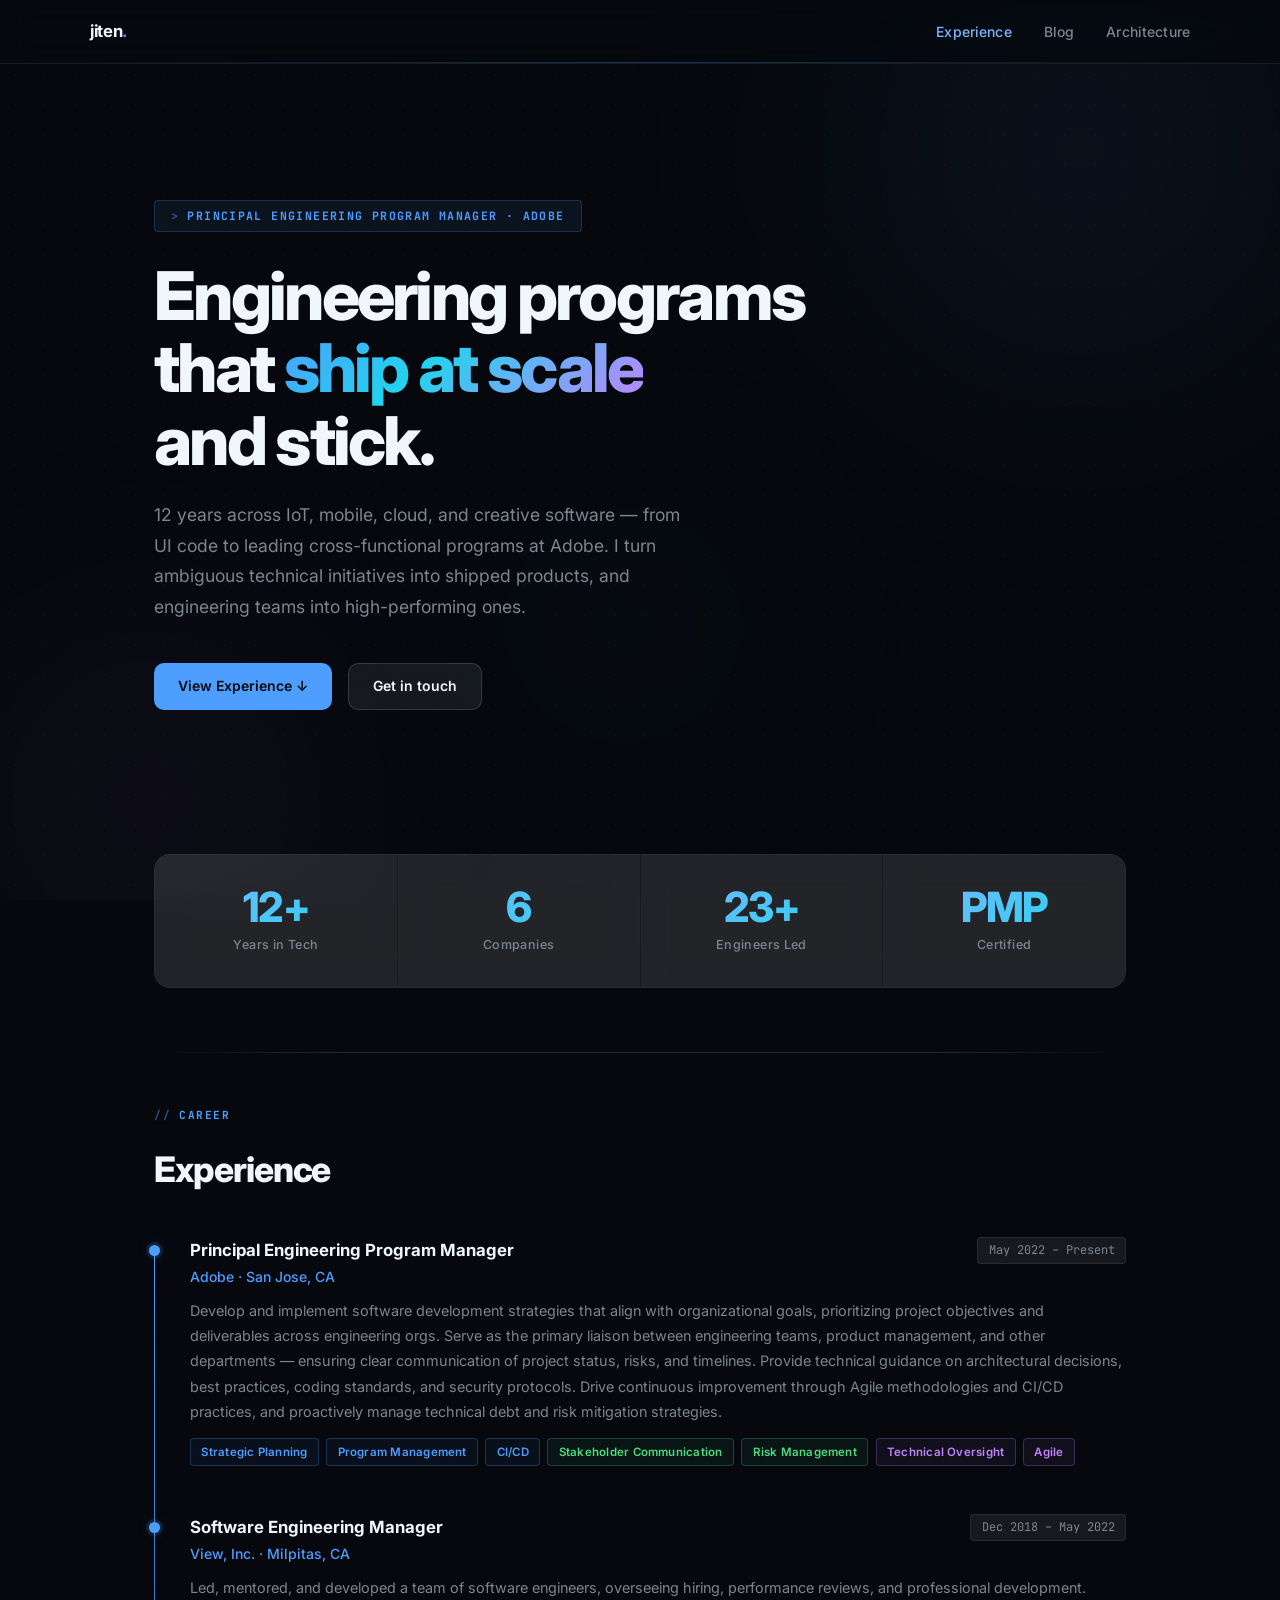
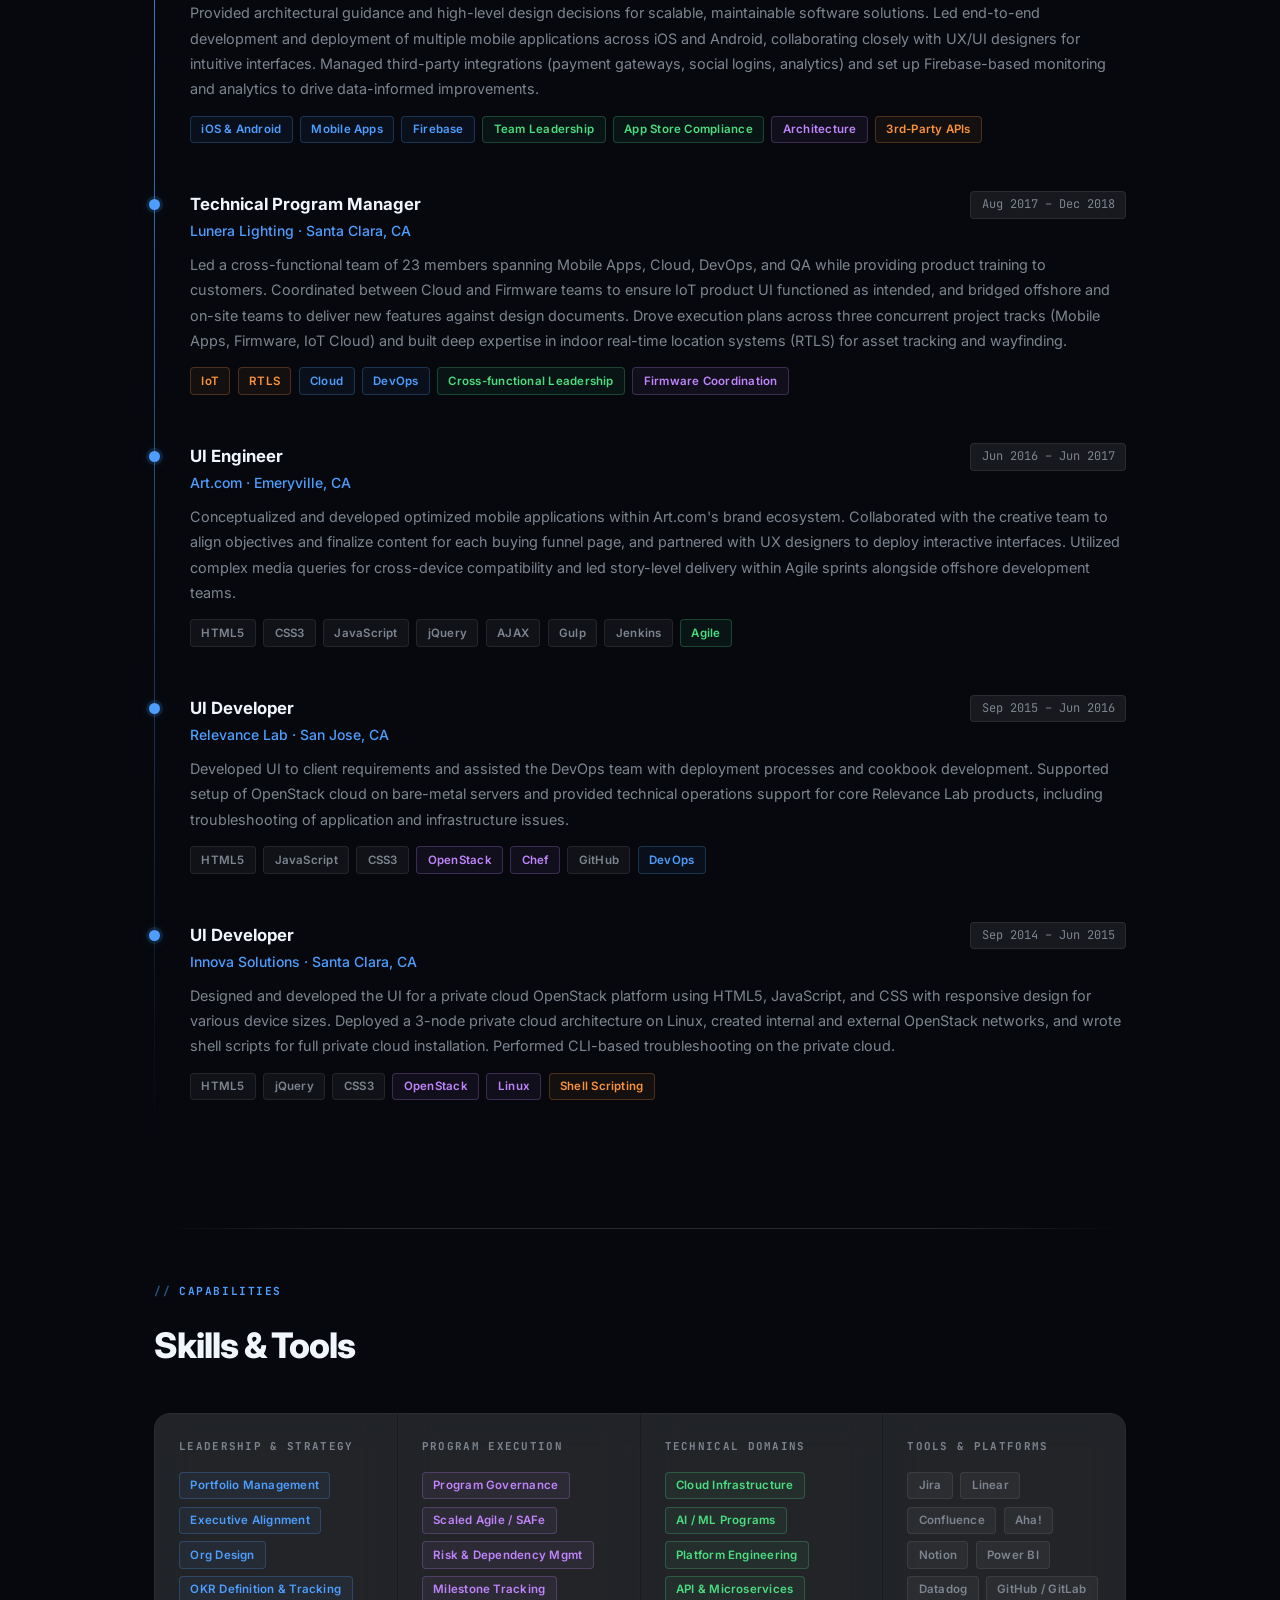
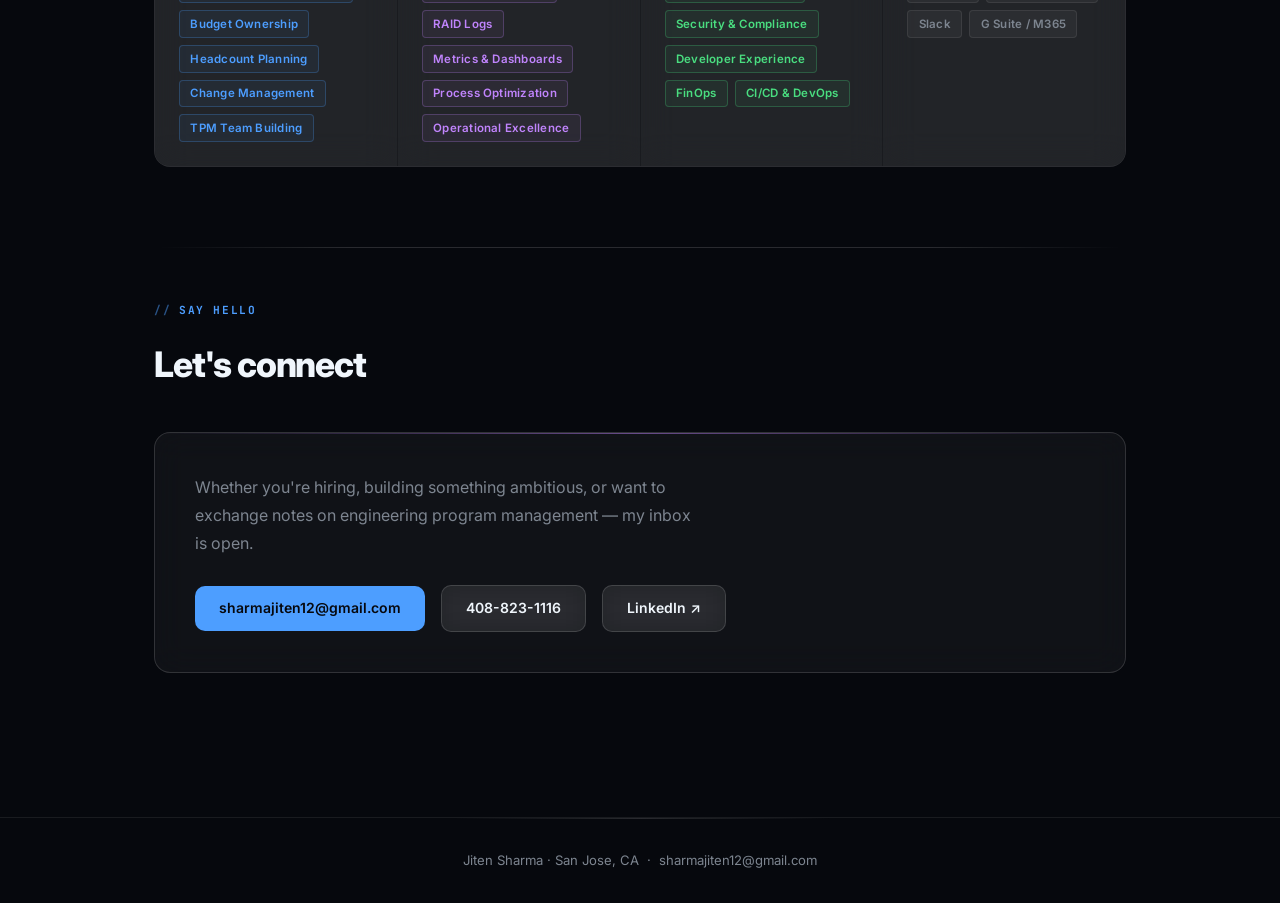
==== index.html @ acf3a001 "Initial portfolio" ====
<!DOCTYPE html>
<html lang="en">
<head>
  <meta charset="UTF-8" />
  <meta name="viewport" content="width=device-width, initial-scale=1.0" />
  <title>Jiten Sharma · Principal Engineering Program Manager</title>
  <link rel="stylesheet" href="css/styles.css" />
  <style>
  </style>
</head>
<body>

<div class="bg-orbs">
  <div class="orb orb-1"></div>
  <div class="orb orb-2"></div>
  <div class="orb orb-3"></div>
</div>

<nav>
  <div class="nav-inner">
    <a href="index.html" class="nav-logo">jiten<span>.</span></a>
    <ul class="nav-links">
      <li><a href="index.html" class="active">Experience</a></li>
      <li><a href="blog.html">Blog</a></li>
      <li><a href="architecture.html">Architecture</a></li>
    </ul>
  </div>
</nav>

<main class="page-wrapper">

  <!-- ── HERO ── -->
  <section class="hero">
    <div class="hero-badge">Principal Engineering Program Manager · Adobe</div>
    <h1>Engineering programs<br>that <span class="highlight">ship at scale</span><br>and stick.</h1>
    <p class="hero-sub">
      12 years across IoT, mobile, cloud, and creative software — from UI code to
      leading cross-functional programs at Adobe. I turn ambiguous technical initiatives
      into shipped products, and engineering teams into high-performing ones.
    </p>
    <div class="hero-cta">
      <a href="#experience" class="btn btn-primary">View Experience ↓</a>
      <a href="mailto:sharmajiten12@gmail.com" class="btn btn-secondary">Get in touch</a>
    </div>
  </section>

  <!-- ── STATS ── -->
  <div class="stats-grid">
    <div class="stat-card">
      <div class="stat-number">12+</div>
      <div class="stat-label">Years in Tech</div>
    </div>
    <div class="stat-card">
      <div class="stat-number">6</div>
      <div class="stat-label">Companies</div>
    </div>
    <div class="stat-card">
      <div class="stat-number">23+</div>
      <div class="stat-label">Engineers Led</div>
    </div>
    <div class="stat-card">
      <div class="stat-number">PMP</div>
      <div class="stat-label">Certified</div>
    </div>
  </div>

  <div class="divider"></div>

  <!-- ── EXPERIENCE ── -->
  <section id="experience">
    <div class="section-label">Career</div>
    <h2 class="section-title">Experience</h2>

    <div class="timeline">

      <!-- ADOBE -->
      <div class="timeline-item">
        <div class="timeline-header">
          <div>
            <div class="timeline-role">Principal Engineering Program Manager</div>
            <div class="timeline-company">Adobe · San Jose, CA</div>
          </div>
          <div class="timeline-period">May 2022 – Present</div>
        </div>
        <p class="timeline-desc">
          Develop and implement software development strategies that align with organizational goals,
          prioritizing project objectives and deliverables across engineering orgs. Serve as the primary
          liaison between engineering teams, product management, and other departments — ensuring clear
          communication of project status, risks, and timelines. Provide technical guidance on architectural
          decisions, best practices, coding standards, and security protocols. Drive continuous improvement
          through Agile methodologies and CI/CD practices, and proactively manage technical debt and risk
          mitigation strategies.
        </p>
        <div class="timeline-tags">
          <span class="tag tag-blue">Strategic Planning</span>
          <span class="tag tag-blue">Program Management</span>
          <span class="tag tag-blue">CI/CD</span>
          <span class="tag tag-green">Stakeholder Communication</span>
          <span class="tag tag-green">Risk Management</span>
          <span class="tag tag-purple">Technical Oversight</span>
          <span class="tag tag-purple">Agile</span>
        </div>
      </div>

      <!-- VIEW INC -->
      <div class="timeline-item">
        <div class="timeline-header">
          <div>
            <div class="timeline-role">Software Engineering Manager</div>
            <div class="timeline-company">View, Inc. · Milpitas, CA</div>
          </div>
          <div class="timeline-period">Dec 2018 – May 2022</div>
        </div>
        <p class="timeline-desc">
          Led, mentored, and developed a team of software engineers, overseeing hiring, performance reviews,
          and professional development. Provided architectural guidance and high-level design decisions for
          scalable, maintainable software solutions. Led end-to-end development and deployment of multiple
          mobile applications across iOS and Android, collaborating closely with UX/UI designers for intuitive
          interfaces. Managed third-party integrations (payment gateways, social logins, analytics) and set up
          Firebase-based monitoring and analytics to drive data-informed improvements.
        </p>
        <div class="timeline-tags">
          <span class="tag tag-blue">iOS & Android</span>
          <span class="tag tag-blue">Mobile Apps</span>
          <span class="tag tag-blue">Firebase</span>
          <span class="tag tag-green">Team Leadership</span>
          <span class="tag tag-green">App Store Compliance</span>
          <span class="tag tag-purple">Architecture</span>
          <span class="tag tag-orange">3rd-Party APIs</span>
        </div>
      </div>

      <!-- LUNERA -->
      <div class="timeline-item">
        <div class="timeline-header">
          <div>
            <div class="timeline-role">Technical Program Manager</div>
            <div class="timeline-company">Lunera Lighting · Santa Clara, CA</div>
          </div>
          <div class="timeline-period">Aug 2017 – Dec 2018</div>
        </div>
        <p class="timeline-desc">
          Led a cross-functional team of 23 members spanning Mobile Apps, Cloud, DevOps, and QA while
          providing product training to customers. Coordinated between Cloud and Firmware teams to ensure
          IoT product UI functioned as intended, and bridged offshore and on-site teams to deliver new
          features against design documents. Drove execution plans across three concurrent project tracks
          (Mobile Apps, Firmware, IoT Cloud) and built deep expertise in indoor real-time location systems
          (RTLS) for asset tracking and wayfinding.
        </p>
        <div class="timeline-tags">
          <span class="tag tag-orange">IoT</span>
          <span class="tag tag-orange">RTLS</span>
          <span class="tag tag-blue">Cloud</span>
          <span class="tag tag-blue">DevOps</span>
          <span class="tag tag-green">Cross-functional Leadership</span>
          <span class="tag tag-purple">Firmware Coordination</span>
        </div>
      </div>

      <!-- ART.COM -->
      <div class="timeline-item">
        <div class="timeline-header">
          <div>
            <div class="timeline-role">UI Engineer</div>
            <div class="timeline-company">Art.com · Emeryville, CA</div>
          </div>
          <div class="timeline-period">Jun 2016 – Jun 2017</div>
        </div>
        <p class="timeline-desc">
          Conceptualized and developed optimized mobile applications within Art.com's brand ecosystem.
          Collaborated with the creative team to align objectives and finalize content for each buying funnel
          page, and partnered with UX designers to deploy interactive interfaces. Utilized complex media queries
          for cross-device compatibility and led story-level delivery within Agile sprints alongside offshore
          development teams.
        </p>
        <div class="timeline-tags">
          <span class="tag">HTML5</span>
          <span class="tag">CSS3</span>
          <span class="tag">JavaScript</span>
          <span class="tag">jQuery</span>
          <span class="tag">AJAX</span>
          <span class="tag">Gulp</span>
          <span class="tag">Jenkins</span>
          <span class="tag tag-green">Agile</span>
        </div>
      </div>

      <!-- RELEVANCE LAB -->
      <div class="timeline-item">
        <div class="timeline-header">
          <div>
            <div class="timeline-role">UI Developer</div>
            <div class="timeline-company">Relevance Lab · San Jose, CA</div>
          </div>
          <div class="timeline-period">Sep 2015 – Jun 2016</div>
        </div>
        <p class="timeline-desc">
          Developed UI to client requirements and assisted the DevOps team with deployment processes and
          cookbook development. Supported setup of OpenStack cloud on bare-metal servers and provided
          technical operations support for core Relevance Lab products, including troubleshooting of
          application and infrastructure issues.
        </p>
        <div class="timeline-tags">
          <span class="tag">HTML5</span>
          <span class="tag">JavaScript</span>
          <span class="tag">CSS3</span>
          <span class="tag tag-purple">OpenStack</span>
          <span class="tag tag-purple">Chef</span>
          <span class="tag">GitHub</span>
          <span class="tag tag-blue">DevOps</span>
        </div>
      </div>

      <!-- INNOVA -->
      <div class="timeline-item">
        <div class="timeline-header">
          <div>
            <div class="timeline-role">UI Developer</div>
            <div class="timeline-company">Innova Solutions · Santa Clara, CA</div>
          </div>
          <div class="timeline-period">Sep 2014 – Jun 2015</div>
        </div>
        <p class="timeline-desc">
          Designed and developed the UI for a private cloud OpenStack platform using HTML5, JavaScript,
          and CSS with responsive design for various device sizes. Deployed a 3-node private cloud
          architecture on Linux, created internal and external OpenStack networks, and wrote shell scripts
          for full private cloud installation. Performed CLI-based troubleshooting on the private cloud.
        </p>
        <div class="timeline-tags">
          <span class="tag">HTML5</span>
          <span class="tag">jQuery</span>
          <span class="tag">CSS3</span>
          <span class="tag tag-purple">OpenStack</span>
          <span class="tag tag-purple">Linux</span>
          <span class="tag tag-orange">Shell Scripting</span>
        </div>
      </div>

    </div>
  </section>

  <div class="divider"></div>

  <!-- ── SKILLS ── -->
  <section id="skills">
    <div class="section-label">Capabilities</div>
    <h2 class="section-title">Skills & Tools</h2>
    <div class="skills-grid">

      <div class="skill-group">
        <div class="skill-group-title">Leadership & Strategy</div>
        <div class="skill-pills">
          <span class="tag tag-blue">Portfolio Management</span>
          <span class="tag tag-blue">Executive Alignment</span>
          <span class="tag tag-blue">Org Design</span>
          <span class="tag tag-blue">OKR Definition & Tracking</span>
          <span class="tag tag-blue">Budget Ownership</span>
          <span class="tag tag-blue">Headcount Planning</span>
          <span class="tag tag-blue">Change Management</span>
          <span class="tag tag-blue">TPM Team Building</span>
        </div>
      </div>

      <div class="skill-group">
        <div class="skill-group-title">Program Execution</div>
        <div class="skill-pills">
          <span class="tag tag-purple">Program Governance</span>
          <span class="tag tag-purple">Scaled Agile / SAFe</span>
          <span class="tag tag-purple">Risk & Dependency Mgmt</span>
          <span class="tag tag-purple">Milestone Tracking</span>
          <span class="tag tag-purple">RAID Logs</span>
          <span class="tag tag-purple">Metrics & Dashboards</span>
          <span class="tag tag-purple">Process Optimization</span>
          <span class="tag tag-purple">Operational Excellence</span>
        </div>
      </div>

      <div class="skill-group">
        <div class="skill-group-title">Technical Domains</div>
        <div class="skill-pills">
          <span class="tag tag-green">Cloud Infrastructure</span>
          <span class="tag tag-green">AI / ML Programs</span>
          <span class="tag tag-green">Platform Engineering</span>
          <span class="tag tag-green">API & Microservices</span>
          <span class="tag tag-green">Security & Compliance</span>
          <span class="tag tag-green">Developer Experience</span>
          <span class="tag tag-green">FinOps</span>
          <span class="tag tag-green">CI/CD & DevOps</span>
        </div>
      </div>

      <div class="skill-group">
        <div class="skill-group-title">Tools & Platforms</div>
        <div class="skill-pills">
          <span class="tag">Jira</span>
          <span class="tag">Linear</span>
          <span class="tag">Confluence</span>
          <span class="tag">Aha!</span>
          <span class="tag">Notion</span>
          <span class="tag">Power BI</span>
          <span class="tag">Datadog</span>
          <span class="tag">GitHub / GitLab</span>
          <span class="tag">Slack</span>
          <span class="tag">G Suite / M365</span>
        </div>
      </div>

    </div>
  </section>

  <div class="divider"></div>

  <!-- ── CONTACT ── -->
  <section id="contact">
    <div class="section-label">Say hello</div>
    <h2 class="section-title">Let's connect</h2>
    <div class="contact-card">
      <p style="color:var(--muted); max-width:500px; margin-bottom:1.75rem; line-height:1.75;">
        Whether you're hiring, building something ambitious, or want to exchange notes on
        engineering program management — my inbox is open.
      </p>
      <div style="display:flex; gap:1rem; flex-wrap:wrap; align-items:center;">
        <a href="mailto:sharmajiten12@gmail.com" class="btn btn-primary">sharmajiten12@gmail.com</a>
        <a href="tel:4088231116" class="btn btn-secondary">408-823-1116</a>
        <a href="https://linkedin.com" target="_blank" class="btn btn-secondary">LinkedIn ↗</a>
      </div>
    </div>
  </section>

</main>

<footer>
  <p>Jiten Sharma · San Jose, CA &nbsp;·&nbsp; <a href="mailto:sharmajiten12@gmail.com">sharmajiten12@gmail.com</a></p>
</footer>

</body>
</html>
---- css/styles.css ----
@import url('https://fonts.googleapis.com/css2?family=Inter:ital,wght@0,300;0,400;0,500;0,600;0,700;0,800&family=JetBrains+Mono:wght@400;500;600&display=swap');

:root {
  --bg: #06080d;
  --surface: rgba(255,255,255,.042);
  --surface-2: rgba(255,255,255,.07);
  --border: rgba(255,255,255,.08);
  --border-bright: rgba(255,255,255,.14);
  --text: #f0f6fc;
  --muted: #7d8590;
  --accent: #4d9eff;
  --accent-vivid: #79b8ff;
  --accent-purple: #c084fc;
  --accent-green: #4ade80;
  --accent-orange: #fb923c;
  --accent-cyan: #22d3ee;
  --glow-blue: rgba(77,158,255,.18);
  --glow-purple: rgba(192,132,252,.14);
  --font: 'Inter', -apple-system, BlinkMacSystemFont, sans-serif;
  --mono: 'JetBrains Mono', 'Fira Code', monospace;
  --radius: 10px;
  --radius-lg: 16px;
  --nav-height: 64px;
}

*, *::before, *::after { box-sizing: border-box; margin: 0; padding: 0; }
html { scroll-behavior: smooth; }

body {
  background: var(--bg);
  color: var(--text);
  font-family: var(--font);
  font-size: 16px;
  line-height: 1.6;
  -webkit-font-smoothing: antialiased;
  overflow-x: hidden;
}

/* ── DOT GRID ── */
body::before {
  content: '';
  position: fixed;
  inset: 0;
  background-image: radial-gradient(rgba(255,255,255,.025) 1px, transparent 1px);
  background-size: 30px 30px;
  pointer-events: none;
  z-index: 0;
}

/* ── BACKGROUND ORBS ── */
.bg-orbs { position: fixed; inset: 0; pointer-events: none; z-index: 0; overflow: hidden; }

.orb {
  position: absolute;
  border-radius: 50%;
  filter: blur(120px);
}
.orb-1 {
  width: 700px; height: 700px;
  background: radial-gradient(circle, rgba(77,158,255,.11) 0%, transparent 65%);
  top: -200px; right: -150px;
  animation: drift 14s ease-in-out infinite;
}
.orb-2 {
  width: 500px; height: 500px;
  background: radial-gradient(circle, rgba(192,132,252,.10) 0%, transparent 65%);
  bottom: -150px; left: -100px;
  animation: drift 18s ease-in-out infinite reverse;
}
.orb-3 {
  width: 350px; height: 350px;
  background: radial-gradient(circle, rgba(34,211,238,.07) 0%, transparent 65%);
  top: 50%; left: 35%;
  animation: drift 22s ease-in-out infinite;
  animation-delay: -9s;
}

@keyframes drift {
  0%, 100% { transform: translate(0, 0) scale(1); }
  33%       { transform: translate(40px, -25px) scale(1.04); }
  66%       { transform: translate(-25px, 35px) scale(.97); }
}

nav, main, .page-wrapper, footer { position: relative; z-index: 1; }

a { color: var(--accent); text-decoration: none; transition: color .2s; }
a:hover { color: var(--accent-vivid); }

/* ── NAV ── */
nav {
  position: fixed;
  top: 0; left: 0; right: 0;
  height: var(--nav-height);
  background: rgba(6,8,13,.75);
  backdrop-filter: blur(20px) saturate(180%);
  border-bottom: 1px solid var(--border);
  z-index: 100;
  display: flex;
  align-items: center;
  padding: 0 5%;
}
nav::after {
  content: '';
  position: absolute;
  bottom: 0; left: 0; right: 0;
  height: 1px;
  background: linear-gradient(90deg, transparent, rgba(77,158,255,.3), transparent);
}

.nav-inner {
  width: 100%; max-width: 1100px;
  margin: 0 auto;
  display: flex; align-items: center; justify-content: space-between;
}

.nav-logo {
  font-weight: 700; font-size: 1.05rem;
  color: var(--text); letter-spacing: -0.02em;
}
.nav-logo span { color: var(--accent); }

.nav-links { display: flex; gap: 2rem; list-style: none; }
.nav-links a {
  color: var(--muted); font-size: .875rem; font-weight: 500;
  transition: color .2s; letter-spacing: .01em;
}
.nav-links a:hover { color: var(--text); }
.nav-links a.active { color: var(--accent-vivid); }

/* ── LAYOUT ── */
.page-wrapper {
  max-width: 1100px; margin: 0 auto;
  padding: calc(var(--nav-height) + 3rem) 5% 4rem;
}

/* ── GLASS CARD MIXIN ── */
.glass {
  background: var(--surface);
  backdrop-filter: blur(16px) saturate(150%);
  border: 1px solid var(--border);
  border-radius: var(--radius-lg);
  position: relative;
  overflow: hidden;
}
.glass::before {
  content: '';
  position: absolute;
  inset: 0;
  border-radius: inherit;
  background: linear-gradient(135deg, rgba(255,255,255,.04) 0%, transparent 60%);
  pointer-events: none;
}

/* ── HERO ── */
.hero { padding: 5.5rem 0 4rem; position: relative; }

.hero-badge {
  display: inline-flex; align-items: center; gap: .5rem;
  background: rgba(77,158,255,.08);
  border: 1px solid rgba(77,158,255,.22);
  color: var(--accent);
  font-size: .72rem; font-weight: 700;
  font-family: var(--mono);
  padding: .35rem 1rem;
  border-radius: 4px;
  margin-bottom: 1.75rem;
  letter-spacing: .12em;
  text-transform: uppercase;
}
.hero-badge::before { content: '> '; opacity: .5; }

.hero h1 {
  font-size: clamp(2.4rem, 5.5vw, 4.2rem);
  font-weight: 800;
  line-height: 1.08;
  letter-spacing: -0.04em;
  margin-bottom: 1.4rem;
}
.hero h1 .highlight {
  background: linear-gradient(135deg, var(--accent) 0%, var(--accent-cyan) 40%, var(--accent-purple) 100%);
  -webkit-background-clip: text; -webkit-text-fill-color: transparent;
  background-clip: text;
}

.hero-sub {
  font-size: 1.1rem; color: var(--muted);
  max-width: 540px; margin-bottom: 2.5rem; line-height: 1.75;
}

.hero-cta { display: flex; gap: 1rem; flex-wrap: wrap; }

/* ── BUTTONS ── */
.btn {
  display: inline-flex; align-items: center; gap: .5rem;
  padding: .7rem 1.5rem;
  border-radius: var(--radius);
  font-size: .875rem; font-weight: 600;
  transition: all .2s; cursor: pointer; border: none;
  font-family: var(--font);
}

.btn-primary {
  background: var(--accent);
  color: #06080d;
  box-shadow: 0 0 0 0 var(--glow-blue);
}
.btn-primary:hover {
  background: var(--accent-vivid);
  box-shadow: 0 0 28px var(--glow-blue);
  transform: translateY(-1px);
  color: #06080d;
}

.btn-secondary {
  background: var(--surface-2);
  color: var(--text);
  border: 1px solid var(--border-bright);
  backdrop-filter: blur(12px);
}
.btn-secondary:hover {
  border-color: rgba(77,158,255,.4);
  background: rgba(77,158,255,.07);
  box-shadow: 0 0 20px rgba(77,158,255,.08);
  transform: translateY(-1px);
  color: var(--text);
}

/* ── SECTIONS ── */
section { margin-bottom: 5rem; }

.section-label {
  display: inline-flex; align-items: center; gap: .5rem;
  font-size: .7rem; font-weight: 700;
  text-transform: uppercase; letter-spacing: .14em;
  color: var(--accent);
  margin-bottom: 1rem;
  font-family: var(--mono);
}
.section-label::before { content: '//'; opacity: .5; }

.section-title {
  font-size: clamp(1.6rem, 3vw, 2.2rem);
  font-weight: 800; letter-spacing: -0.03em; margin-bottom: 2.5rem;
}

/* ── STATS ── */
.stats-grid {
  display: grid;
  grid-template-columns: repeat(auto-fit, minmax(150px, 1fr));
  gap: 1px;
  background: var(--border);
  border-radius: var(--radius-lg);
  overflow: hidden;
  margin-bottom: 4rem;
  border: 1px solid var(--border);
}

.stat-card {
  background: var(--surface);
  backdrop-filter: blur(16px);
  padding: 2rem 1.5rem;
  text-align: center;
  transition: background .25s;
  position: relative;
}
.stat-card::before {
  content: '';
  position: absolute;
  inset: 0;
  background: linear-gradient(135deg, rgba(77,158,255,.06) 0%, transparent 60%);
  opacity: 0; transition: opacity .25s;
}
.stat-card:hover { background: var(--surface-2); }
.stat-card:hover::before { opacity: 1; }

.stat-number {
  font-size: 2.6rem; font-weight: 800;
  letter-spacing: -0.04em; line-height: 1;
  background: linear-gradient(135deg, var(--accent-vivid), var(--accent-cyan));
  -webkit-background-clip: text; -webkit-text-fill-color: transparent;
  background-clip: text;
  margin-bottom: .4rem;
}
.stat-label { font-size: .78rem; color: var(--muted); font-weight: 500; letter-spacing: .03em; }

/* ── DIVIDER ── */
.divider {
  height: 1px;
  background: linear-gradient(90deg, transparent 0%, var(--border-bright) 20%, var(--border-bright) 80%, transparent 100%);
  margin: 3rem 0;
}

/* ── TIMELINE ── */
.timeline { position: relative; }
.timeline::before {
  content: '';
  position: absolute; left: 0; top: 10px; bottom: 0;
  width: 1px;
  background: linear-gradient(to bottom, var(--accent), rgba(77,158,255,.1) 90%, transparent);
}

.timeline-item { padding-left: 2.25rem; padding-bottom: 3rem; position: relative; }

.timeline-item::before {
  content: '';
  position: absolute; left: -5px; top: 8px;
  width: 11px; height: 11px;
  border-radius: 50%;
  background: var(--accent);
  box-shadow: 0 0 0 3px rgba(77,158,255,.15), 0 0 14px var(--glow-blue);
}
.timeline-item:first-child::before {
  animation: pulse-dot 2s ease-in-out infinite;
}
@keyframes pulse-dot {
  0%, 100% { box-shadow: 0 0 0 3px rgba(77,158,255,.15), 0 0 14px var(--glow-blue); }
  50%       { box-shadow: 0 0 0 6px rgba(77,158,255,.08), 0 0 24px rgba(77,158,255,.35); }
}

.timeline-header {
  display: flex; align-items: flex-start;
  justify-content: space-between; flex-wrap: wrap;
  gap: .5rem; margin-bottom: .5rem;
}
.timeline-role { font-size: 1.05rem; font-weight: 700; color: var(--text); }
.timeline-company { font-size: .875rem; color: var(--accent); font-weight: 500; margin-top: .15rem; }
.timeline-period {
  font-size: .75rem; color: var(--muted);
  font-family: var(--mono); white-space: nowrap;
  background: var(--surface-2);
  border: 1px solid var(--border);
  padding: .2rem .65rem; border-radius: 4px;
}
.timeline-desc { color: var(--muted); font-size: .9rem; margin-top: .6rem; line-height: 1.75; }

/* ── TAGS ── */
.timeline-tags { display: flex; flex-wrap: wrap; gap: .45rem; margin-top: .9rem; }

.tag {
  font-size: .72rem; font-weight: 600;
  padding: .22rem .65rem; border-radius: 4px;
  border: 1px solid var(--border); color: var(--muted);
  background: var(--surface); letter-spacing: .02em;
  transition: all .2s;
}
.tag:hover { border-color: var(--border-bright); color: var(--text); }

.tag-blue  { border-color: rgba(77,158,255,.25);  color: var(--accent);        background: rgba(77,158,255,.06); }
.tag-green { border-color: rgba(74,222,128,.25);  color: var(--accent-green);  background: rgba(74,222,128,.06); }
.tag-purple{ border-color: rgba(192,132,252,.25); color: var(--accent-purple); background: rgba(192,132,252,.06); }
.tag-orange{ border-color: rgba(251,146,60,.25);  color: var(--accent-orange); background: rgba(251,146,60,.06); }

/* ── SKILLS GRID ── */
.skills-grid {
  display: grid;
  grid-template-columns: repeat(auto-fit, minmax(230px, 1fr));
  gap: 1px;
  border: 1px solid var(--border);
  border-radius: var(--radius-lg);
  overflow: hidden;
  background: var(--border);
}

.skill-group {
  background: var(--surface);
  backdrop-filter: blur(16px);
  padding: 1.5rem;
  transition: background .2s;
}
.skill-group:hover { background: var(--surface-2); }

.skill-group-title {
  font-size: .68rem; font-weight: 700;
  text-transform: uppercase; letter-spacing: .12em;
  color: var(--muted); margin-bottom: 1rem;
  font-family: var(--mono);
}
.skill-pills { display: flex; flex-wrap: wrap; gap: .45rem; }

/* ── BLOG ── */
.blog-header { margin-bottom: 3rem; }

.blog-tag-filter { display: flex; gap: .5rem; flex-wrap: wrap; margin-bottom: 2.5rem; }

.filter-btn {
  padding: .35rem .9rem; border-radius: 20px;
  font-size: .78rem; font-weight: 600; letter-spacing: .03em;
  border: 1px solid var(--border);
  background: var(--surface); color: var(--muted);
  cursor: pointer; transition: all .2s;
  font-family: var(--font);
  backdrop-filter: blur(8px);
}
.filter-btn:hover { border-color: var(--border-bright); color: var(--text); }
.filter-btn.active {
  border-color: rgba(77,158,255,.45);
  color: var(--accent); background: rgba(77,158,255,.08);
  box-shadow: 0 0 14px rgba(77,158,255,.08);
}

/* ── POST CARD ── */
.post-card {
  background: var(--surface);
  backdrop-filter: blur(16px) saturate(150%);
  border: 1px solid var(--border);
  border-radius: var(--radius-lg);
  overflow: hidden;
  transition: border-color .25s, transform .2s, box-shadow .25s;
  cursor: pointer;
  position: relative;
}
.post-card::after {
  content: '';
  position: absolute; inset: 0; border-radius: inherit;
  background: linear-gradient(135deg, rgba(77,158,255,.04) 0%, transparent 60%);
  opacity: 0; transition: opacity .25s; pointer-events: none;
}
.post-card:hover {
  border-color: rgba(77,158,255,.35);
  transform: translateY(-3px);
  box-shadow: 0 12px 40px rgba(0,0,0,.4), 0 0 0 1px rgba(77,158,255,.1), 0 0 30px rgba(77,158,255,.06);
}
.post-card:hover::after { opacity: 1; }

.post-banner {
  width: 100%; aspect-ratio: 16/8;
  display: flex; align-items: center; justify-content: center;
  font-size: 3.5rem; position: relative; overflow: hidden;
}
.post-banner::after {
  content: '';
  position: absolute; inset: 0;
  background: linear-gradient(to bottom, transparent 50%, rgba(6,8,13,.6) 100%);
}

/* Category-specific banner gradients */
.banner-tpm    { background: linear-gradient(135deg, #060e1c 0%, #0a1f3d 40%, #081529 100%); }
.banner-tech   { background: linear-gradient(135deg, #08061c 0%, #1a0a3d 40%, #100828 100%); }
.banner-life   { background: linear-gradient(135deg, #07160a 0%, #0d2e18 40%, #082010 100%); }
.banner-misc   { background: linear-gradient(135deg, #1a0a06 0%, #2d1308 40%, #1a0d04 100%); }

.post-body { padding: 1.25rem 1.25rem 1.5rem; }
.post-title {
  font-size: 1rem; font-weight: 700; line-height: 1.4;
  margin-bottom: .5rem; color: var(--text);
  letter-spacing: -.01em;
}
.post-excerpt { font-size: .875rem; color: var(--muted); line-height: 1.7; margin-bottom: 1rem; }
.post-footer {
  display: flex; align-items: center; justify-content: space-between;
  font-size: .78rem; color: var(--muted);
}
.post-read-time { font-family: var(--mono); }
.post-read-more {
  color: var(--accent); font-weight: 600; font-size: .8rem;
  transition: color .2s;
}
.post-read-more:hover { color: var(--accent-vivid); }

/* Featured post */
.featured-post {
  grid-column: 1 / -1;
  display: grid; grid-template-columns: 1fr 1fr; gap: 0;
}
@media (max-width: 640px) { .featured-post { grid-template-columns: 1fr; } }
.featured-post .post-banner { aspect-ratio: 1; font-size: 5rem; }
.featured-post .post-body { display: flex; flex-direction: column; justify-content: center; padding: 2rem; }
.featured-post .post-title { font-size: 1.35rem; }
.featured-post .post-excerpt { display: block; -webkit-line-clamp: unset; }

.featured-label {
  font-size: .68rem; font-weight: 700; text-transform: uppercase;
  letter-spacing: .14em; color: var(--accent-vivid); margin-bottom: .75rem;
  font-family: var(--mono);
}
.featured-label::before { content: '★ '; }

/* Blog meta row */
.blog-meta { display: flex; align-items: center; gap: .75rem; margin-bottom: .75rem; }
.blog-date { font-size: .75rem; color: var(--muted); font-family: var(--mono); }
.blog-cat {
  font-size: .68rem; font-weight: 700; text-transform: uppercase;
  letter-spacing: .09em; padding: .2rem .55rem; border-radius: 4px;
}
.cat-tpm     { background: rgba(77,158,255,.1);  color: var(--accent); }
.cat-tech    { background: rgba(192,132,252,.1); color: var(--accent-purple); }
.cat-life    { background: rgba(74,222,128,.1);  color: var(--accent-green); }
.cat-thoughts{ background: rgba(251,146,60,.1);  color: var(--accent-orange); }

.posts-grid {
  display: grid;
  grid-template-columns: repeat(auto-fill, minmax(310px, 1fr));
  gap: 1px;
  background: var(--border);
  border: 1px solid var(--border);
  border-radius: var(--radius-lg);
  overflow: hidden;
}
.posts-grid .post-card { border-radius: 0; border: none; }
.posts-grid .post-card:hover { border-radius: 0; }

/* Newsletter */
.newsletter {
  margin-top: 3rem;
  background: var(--surface);
  backdrop-filter: blur(20px);
  border: 1px solid var(--border-bright);
  border-radius: var(--radius-lg);
  padding: 3rem;
  text-align: center;
  position: relative; overflow: hidden;
}
.newsletter::before {
  content: '';
  position: absolute; top: 0; left: 50%; transform: translateX(-50%);
  width: 60%; height: 1px;
  background: linear-gradient(90deg, transparent, var(--accent), transparent);
}
.newsletter h3 { font-size: 1.3rem; font-weight: 700; letter-spacing: -.02em; margin-bottom: .5rem; }
.newsletter p { color: var(--muted); margin-bottom: 1.75rem; }
.newsletter-form { display: flex; gap: .75rem; max-width: 400px; margin: 0 auto; flex-wrap: wrap; justify-content: center; }
.newsletter-form input {
  flex: 1; min-width: 200px;
  padding: .65rem 1rem;
  border-radius: var(--radius); border: 1px solid var(--border-bright);
  background: rgba(255,255,255,.04); color: var(--text);
  font-family: var(--font); font-size: .9rem;
  backdrop-filter: blur(8px);
  transition: border-color .2s;
}
.newsletter-form input::placeholder { color: var(--muted); }
.newsletter-form input:focus { outline: none; border-color: rgba(77,158,255,.5); box-shadow: 0 0 0 3px rgba(77,158,255,.08); }

/* ── ARCHITECTURE ── */
.arch-intro { max-width: 600px; margin-bottom: 3rem; }
.arch-intro p { color: var(--muted); line-height: 1.75; }

.arch-gallery {
  display: grid;
  grid-template-columns: repeat(auto-fill, minmax(240px, 1fr));
  gap: 1px;
  background: var(--border);
  border: 1px solid var(--border);
  border-radius: var(--radius-lg);
  overflow: hidden;
  margin-bottom: 2rem;
}

.arch-preview-card {
  background: var(--surface);
  backdrop-filter: blur(16px);
  padding: 1.5rem;
  transition: background .2s;
  cursor: pointer;
  position: relative;
}
.arch-preview-card::before {
  content: '';
  position: absolute; inset: 0;
  background: linear-gradient(135deg, rgba(77,158,255,.05) 0%, transparent 70%);
  opacity: 0; transition: opacity .2s;
}
.arch-preview-card:hover { background: var(--surface-2); }
.arch-preview-card:hover::before { opacity: 1; }
.arch-preview-card.active {
  background: rgba(77,158,255,.07);
  box-shadow: inset 0 0 0 1px rgba(77,158,255,.2);
}
.arch-preview-card.active::before { opacity: 1; }

.arch-icon { font-size: 1.75rem; margin-bottom: .75rem; }
.arch-card-title { font-weight: 700; margin-bottom: .35rem; font-size: .95rem; }
.arch-card-desc { font-size: .82rem; color: var(--muted); line-height: 1.6; }

.arch-badge {
  display: inline-block; margin-top: .75rem;
  font-size: .68rem; font-weight: 700; text-transform: uppercase;
  letter-spacing: .1em; padding: .2rem .5rem; border-radius: 4px;
  background: rgba(74,222,128,.1); color: var(--accent-green);
  border: 1px solid rgba(74,222,128,.2);
  font-family: var(--mono);
}
.arch-badge.coming-soon {
  background: var(--surface); color: var(--muted);
  border-color: var(--border);
}

.coming-card {
  background: var(--surface);
  padding: 1.5rem;
  position: relative; overflow: hidden;
}
.coming-card .arch-icon { opacity: .3; }
.coming-card .arch-card-title { color: var(--muted); }

/* ── ARCH STAGE ── */
.arch-stage {
  background: var(--surface);
  backdrop-filter: blur(20px);
  border: 1px solid var(--border-bright);
  border-radius: var(--radius-lg);
  overflow: hidden;
  position: relative;
}
.arch-stage::before {
  content: '';
  position: absolute; top: 0; left: 0; right: 0; height: 1px;
  background: linear-gradient(90deg, transparent, rgba(77,158,255,.5), var(--accent-cyan), rgba(77,158,255,.5), transparent);
}

.arch-stage-header {
  padding: 1rem 1.5rem;
  border-bottom: 1px solid var(--border);
  display: flex; align-items: center;
  justify-content: space-between; flex-wrap: wrap; gap: 1rem;
}
.arch-stage-title { font-weight: 700; font-size: .95rem; }

.arch-controls { display: flex; align-items: center; gap: .6rem; }

.ctrl-btn {
  background: var(--surface-2); border: 1px solid var(--border);
  color: var(--muted); border-radius: 6px;
  padding: .35rem .75rem; font-size: .78rem; font-weight: 600;
  cursor: pointer; transition: all .2s; font-family: var(--font);
}
.ctrl-btn:hover { border-color: var(--border-bright); color: var(--text); }
.ctrl-btn.active-ctrl {
  background: rgba(77,158,255,.12); color: var(--accent);
  border-color: rgba(77,158,255,.4);
}

.speed-label { font-size: .75rem; color: var(--muted); font-family: var(--mono); }

.progress-bar-wrap { height: 2px; background: var(--border); overflow: hidden; }
.progress-bar-fill {
  height: 100%;
  background: linear-gradient(90deg, var(--accent), var(--accent-cyan));
  box-shadow: 0 0 8px var(--glow-blue);
  transition: width .4s ease; width: 0%;
}

.arch-canvas-area { padding: 2rem; overflow-x: auto; }
#arch-svg { display: block; margin: 0 auto; max-width: 100%; }

.arch-step-desc {
  padding: 1rem 1.5rem; border-top: 1px solid var(--border);
  min-height: 64px; display: flex; align-items: center; gap: 1rem;
}
.step-number {
  flex-shrink: 0; width: 26px; height: 26px; border-radius: 50%;
  background: linear-gradient(135deg, var(--accent), var(--accent-cyan));
  color: #06080d; font-size: .72rem; font-weight: 700;
  display: flex; align-items: center; justify-content: center;
  box-shadow: 0 0 12px var(--glow-blue);
}
.step-text { font-size: .875rem; color: var(--muted); }
.step-text strong { color: var(--text); }
.step-text code {
  font-family: var(--mono); font-size: .8em;
  background: var(--surface-2); border: 1px solid var(--border);
  padding: .1em .35em; border-radius: 3px; color: var(--accent-vivid);
}

.arch-legend {
  display: flex; gap: 1.5rem;
  padding: .75rem 1.5rem; border-top: 1px solid var(--border);
  font-size: .75rem; color: var(--muted); flex-wrap: wrap;
  font-family: var(--mono);
}
.legend-item { display: flex; align-items: center; gap: .4rem; }
.legend-dot { width: 7px; height: 7px; border-radius: 50%; }
.ld-blue   { background: var(--accent); box-shadow: 0 0 6px var(--glow-blue); }
.ld-green  { background: var(--accent-green); }
.ld-gray   { background: var(--border); }

/* ── STEP PILLS ── */
.step-list {
  display: grid;
  grid-template-columns: repeat(auto-fill, minmax(210px, 1fr));
  gap: 1px; background: var(--border);
  border-top: 1px solid var(--border);
}
.step-pill {
  display: flex; align-items: center; gap: .6rem;
  padding: .6rem .9rem;
  background: var(--surface); font-size: .78rem; color: var(--muted);
  transition: all .3s; font-family: var(--mono);
}
.step-pill.active {
  background: rgba(77,158,255,.07); color: var(--accent-vivid);
}
.step-pill.done { background: rgba(74,222,128,.04); color: rgba(74,222,128,.6); }
.step-dot {
  width: 7px; height: 7px; border-radius: 50%;
  background: var(--border); flex-shrink: 0; transition: all .3s;
}
.step-pill.active .step-dot {
  background: var(--accent);
  box-shadow: 0 0 8px var(--glow-blue);
  animation: pulse-dot 1.2s ease-in-out infinite;
}
.step-pill.done .step-dot { background: var(--accent-green); }

/* ── FOOTER ── */
footer {
  border-top: 1px solid var(--border);
  padding: 2rem 5%; text-align: center;
  color: var(--muted); font-size: .82rem;
  position: relative; z-index: 1;
}
footer::before {
  content: '';
  position: absolute; top: 0; left: 50%; transform: translateX(-50%);
  width: 30%; height: 1px;
  background: linear-gradient(90deg, transparent, var(--border-bright), transparent);
}
footer a { color: var(--muted); }
footer a:hover { color: var(--accent); }

/* ── CONTACT CARD ── */
.contact-card {
  background: var(--surface);
  backdrop-filter: blur(16px);
  border: 1px solid var(--border-bright);
  border-radius: var(--radius-lg);
  padding: 2.5rem;
  position: relative; overflow: hidden;
}
.contact-card::before {
  content: '';
  position: absolute; top: 0; left: 0; right: 0; height: 1px;
  background: linear-gradient(90deg, transparent, rgba(192,132,252,.5), transparent);
}

/* ── POST MODAL ── */
.post-modal-backdrop {
  position: fixed; inset: 0; z-index: 500;
  background: rgba(6,8,13,.85);
  backdrop-filter: blur(8px);
  display: flex; align-items: flex-start; justify-content: center;
  padding: 2rem 1rem 4rem;
  overflow-y: auto;
  opacity: 0; pointer-events: none;
  transition: opacity .25s;
}
.post-modal-backdrop.open { opacity: 1; pointer-events: all; }

.post-modal {
  background: #0d1117;
  border: 1px solid var(--border-bright);
  border-radius: var(--radius-lg);
  width: 100%; max-width: 720px;
  position: relative; overflow: hidden;
  margin: auto;
  transform: translateY(24px);
  transition: transform .3s cubic-bezier(.34,1.56,.64,1);
}
.post-modal-backdrop.open .post-modal { transform: translateY(0); }

.post-modal-banner {
  width: 100%; padding: 3rem 2rem;
  display: flex; align-items: center; justify-content: center;
  font-size: 4.5rem;
}

.post-modal-close {
  position: absolute; top: 1rem; right: 1rem; z-index: 2;
  background: rgba(255,255,255,.08);
  border: 1px solid var(--border);
  color: var(--muted);
  width: 32px; height: 32px; border-radius: 50%;
  cursor: pointer; font-size: .85rem;
  display: flex; align-items: center; justify-content: center;
  transition: all .2s; font-family: var(--font);
}
.post-modal-close:hover { background: rgba(255,255,255,.14); color: var(--text); }

.post-modal-inner { padding: 0 2.5rem 2.5rem; }

.post-modal-meta {
  display: flex; align-items: center; gap: .75rem;
  margin-bottom: 1rem; flex-wrap: wrap;
}
.post-modal-read-time { font-family: var(--mono); font-size: .75rem; color: var(--muted); margin-left: auto; }

.post-modal-title {
  font-size: 1.5rem; font-weight: 800;
  letter-spacing: -.03em; line-height: 1.25;
  margin-bottom: 1.75rem;
}

.post-modal-body { color: var(--muted); line-height: 1.85; font-size: .95rem; }
.post-modal-body p { margin-bottom: 1.1rem; }
.post-modal-body h3 {
  font-size: 1rem; font-weight: 700;
  color: var(--text); margin: 1.75rem 0 .6rem;
  letter-spacing: -.01em;
}
.post-modal-body ul, .post-modal-body ol { padding-left: 1.5rem; margin-bottom: 1.1rem; }
.post-modal-body li { margin-bottom: .45rem; }
.post-modal-body strong { color: var(--text); }
.post-modal-body em { color: var(--accent-vivid); font-style: italic; }
.post-modal-body code {
  font-family: var(--mono); font-size: .82em;
  background: var(--surface-2); border: 1px solid var(--border);
  padding: .15em .4em; border-radius: 3px; color: var(--accent-vivid);
}

/* ── RESPONSIVE ── */
@media (max-width: 640px) {
  .hero { padding: 3rem 0 2rem; }
  .stats-grid { grid-template-columns: repeat(2, 1fr); }
  .skills-grid { grid-template-columns: 1fr; }
}
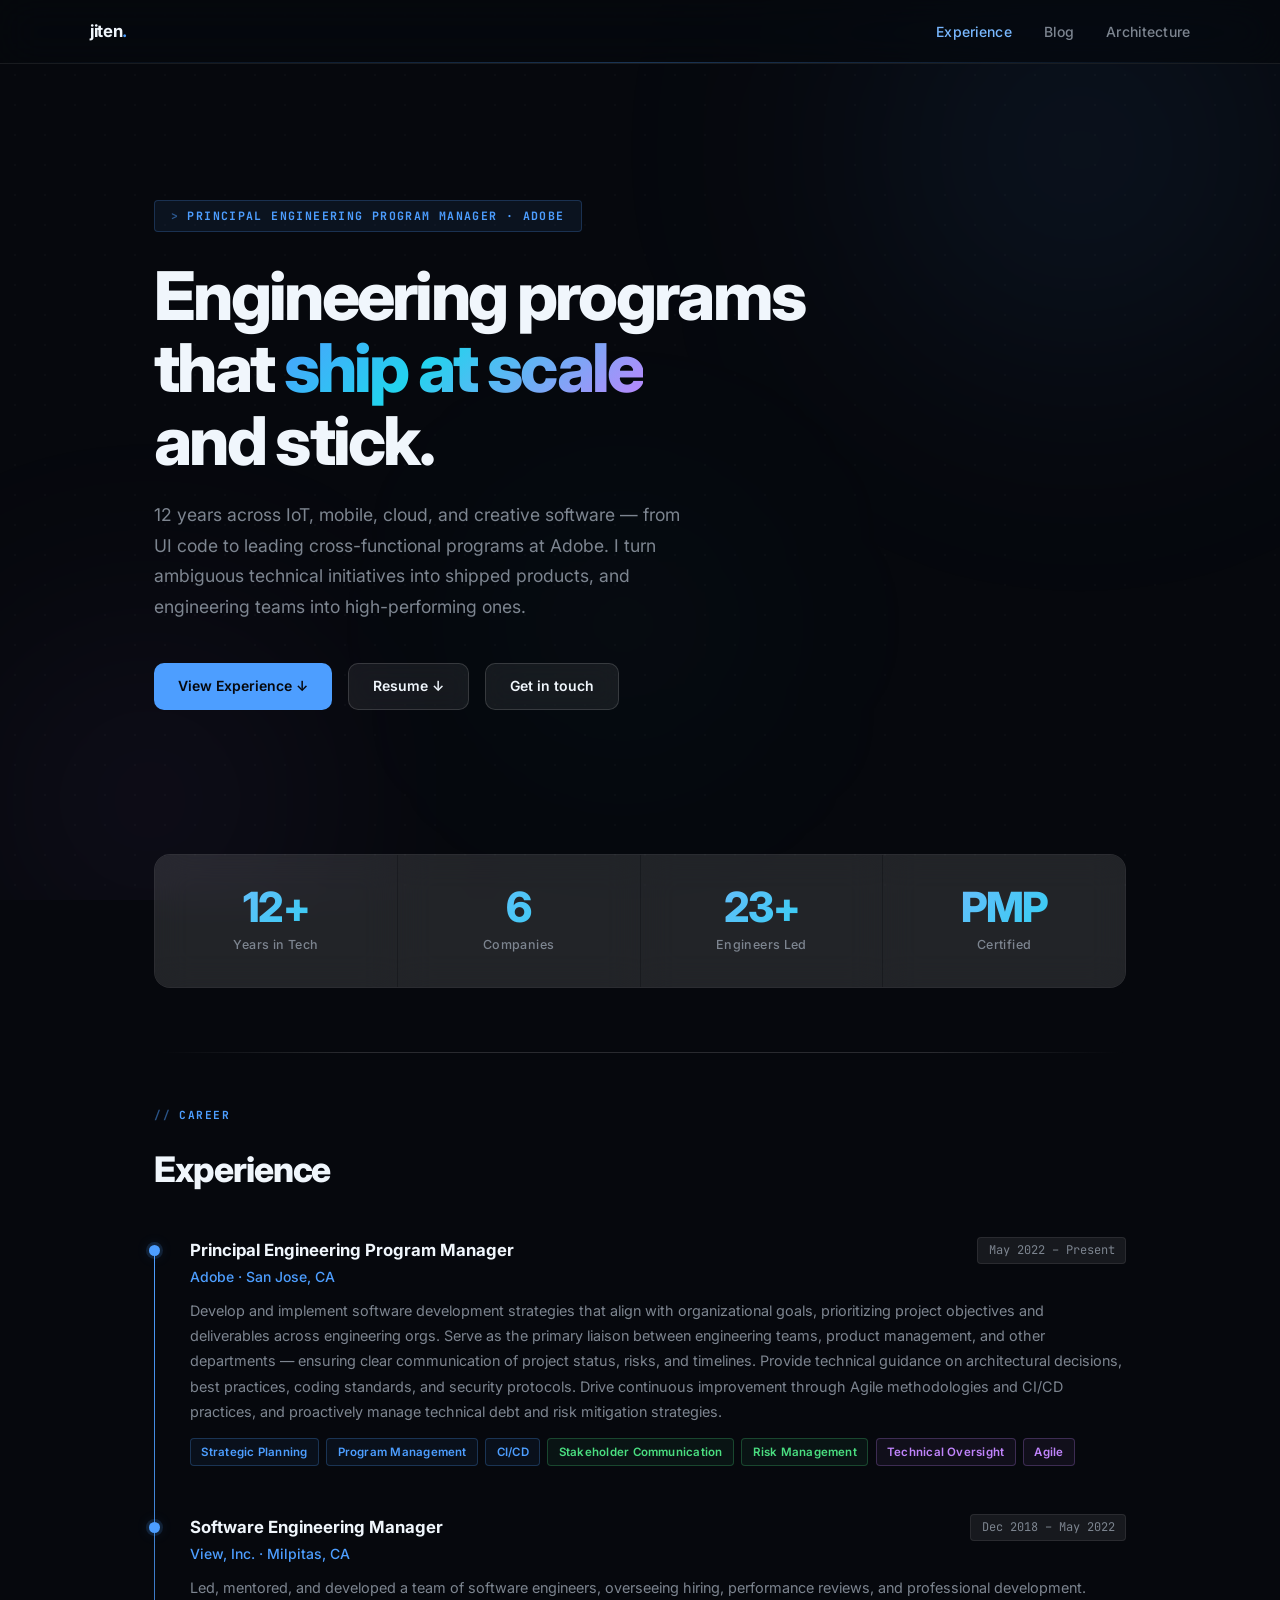
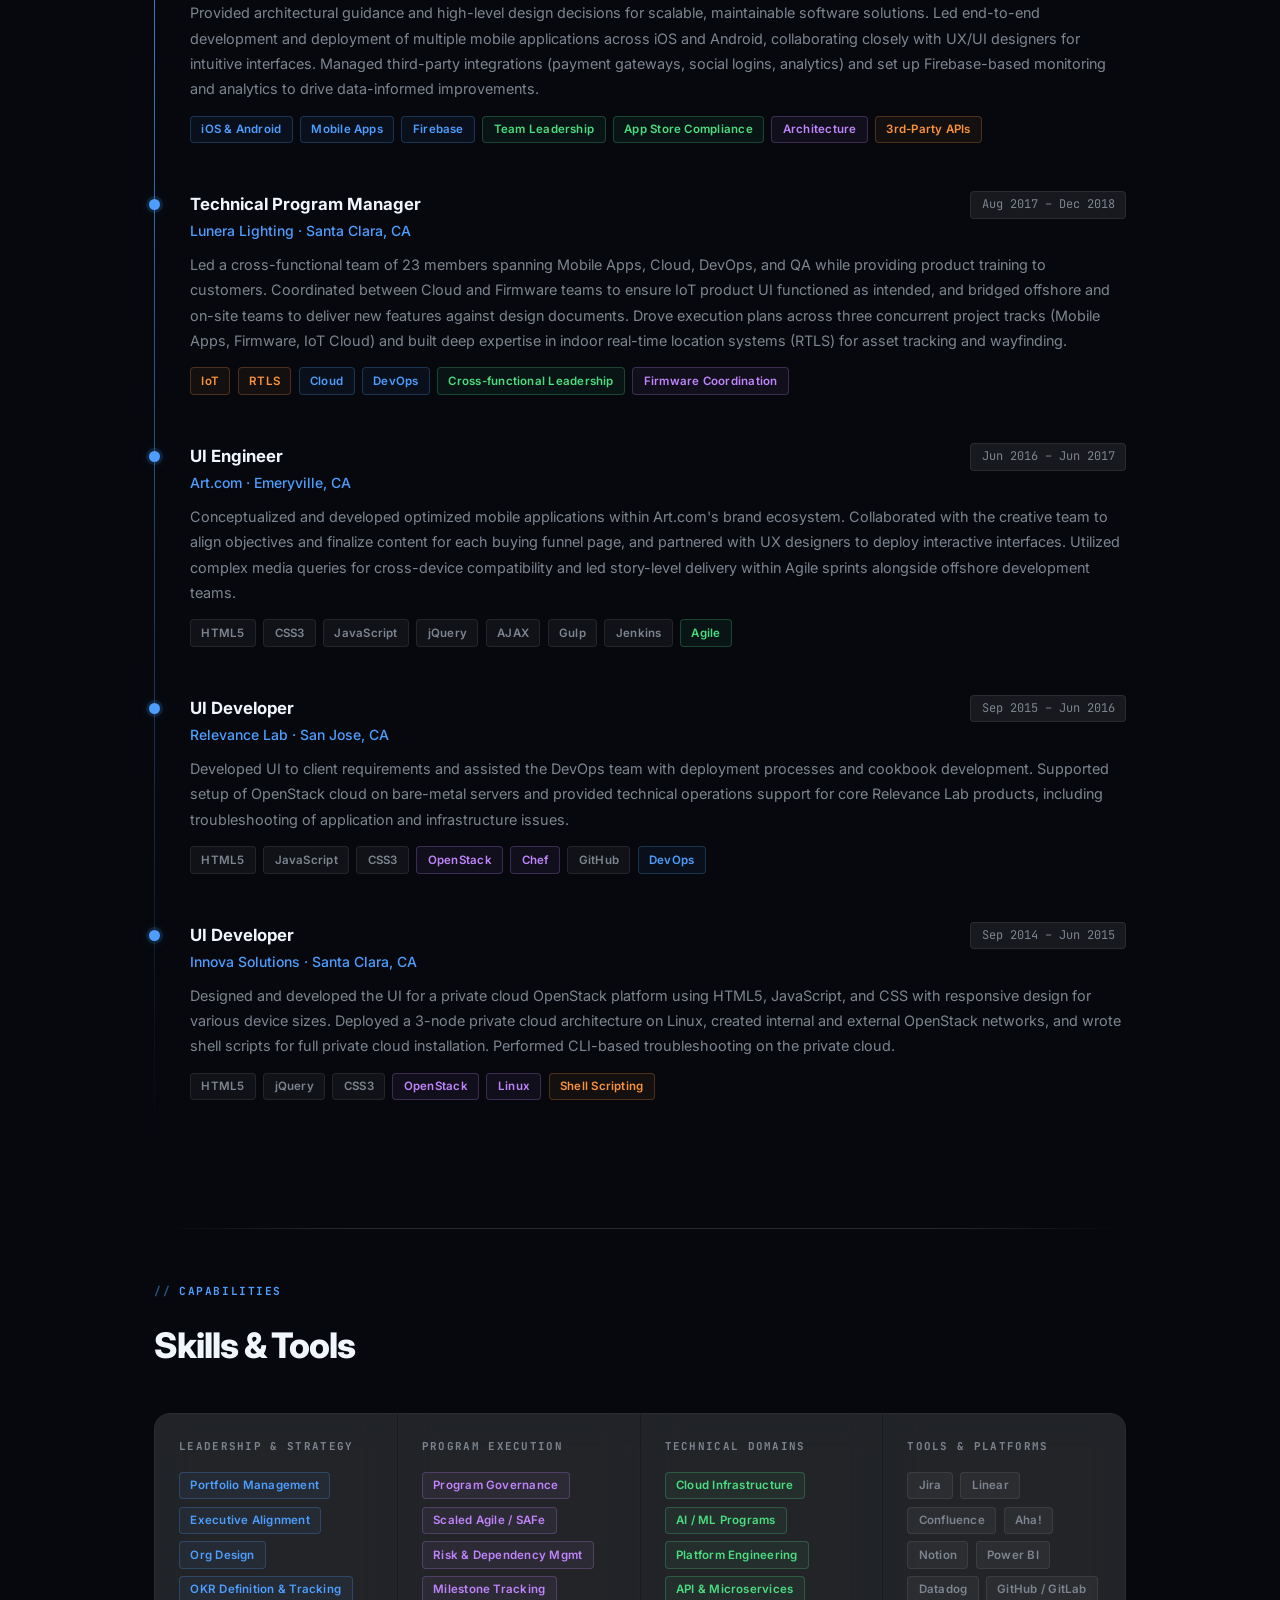
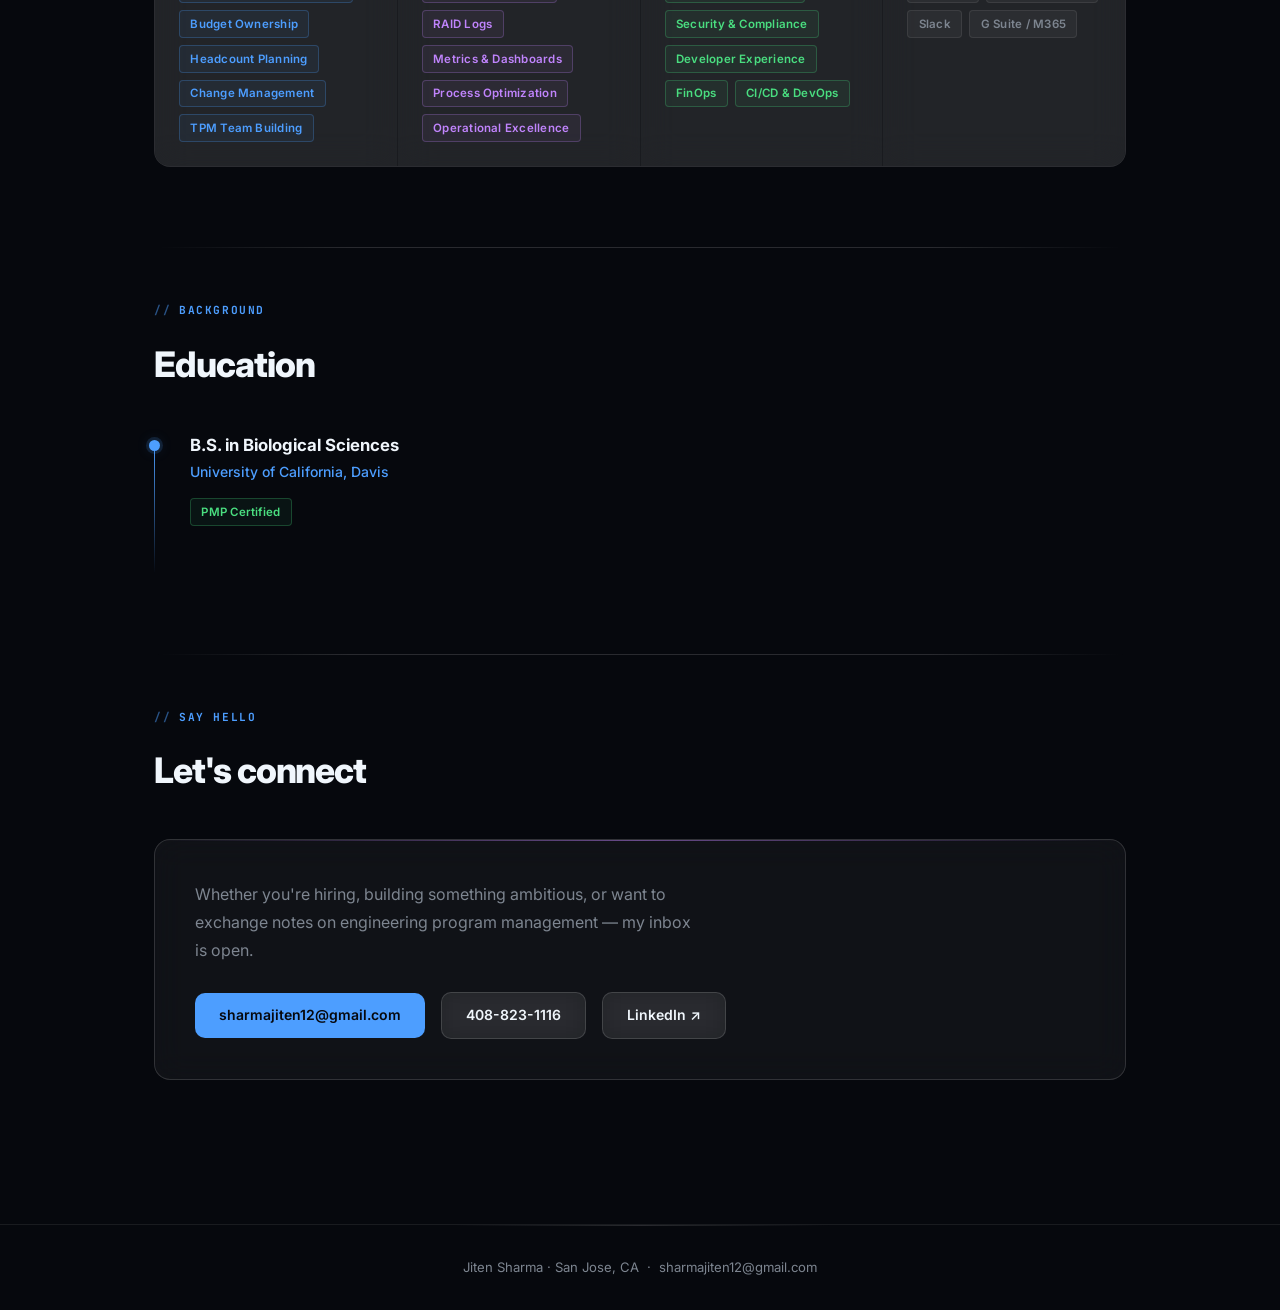
==== commit ce9745ba: "Add downloadable resume page and Education section Adds a print-friendly resume.html with a "Downloa" ====
--- a/index.html
+++ b/index.html
@@ -40,6 +40,7 @@
     </p>
     <div class="hero-cta">
       <a href="#experience" class="btn btn-primary">View Experience ↓</a>
+      <a href="resume.html" class="btn btn-secondary">Resume ↓</a>
       <a href="mailto:sharmajiten12@gmail.com" class="btn btn-secondary">Get in touch</a>
     </div>
   </section>
@@ -310,6 +311,27 @@
 
   <div class="divider"></div>
 
+  <!-- ── EDUCATION ── -->
+  <section id="education">
+    <div class="section-label">Background</div>
+    <h2 class="section-title">Education</h2>
+    <div class="timeline">
+      <div class="timeline-item">
+        <div class="timeline-header">
+          <div>
+            <div class="timeline-role">B.S. in Biological Sciences</div>
+            <div class="timeline-company">University of California, Davis</div>
+          </div>
+        </div>
+        <div class="timeline-tags">
+          <span class="tag tag-green">PMP Certified</span>
+        </div>
+      </div>
+    </div>
+  </section>
+
+  <div class="divider"></div>
+
   <!-- ── CONTACT ── -->
   <section id="contact">
     <div class="section-label">Say hello</div>
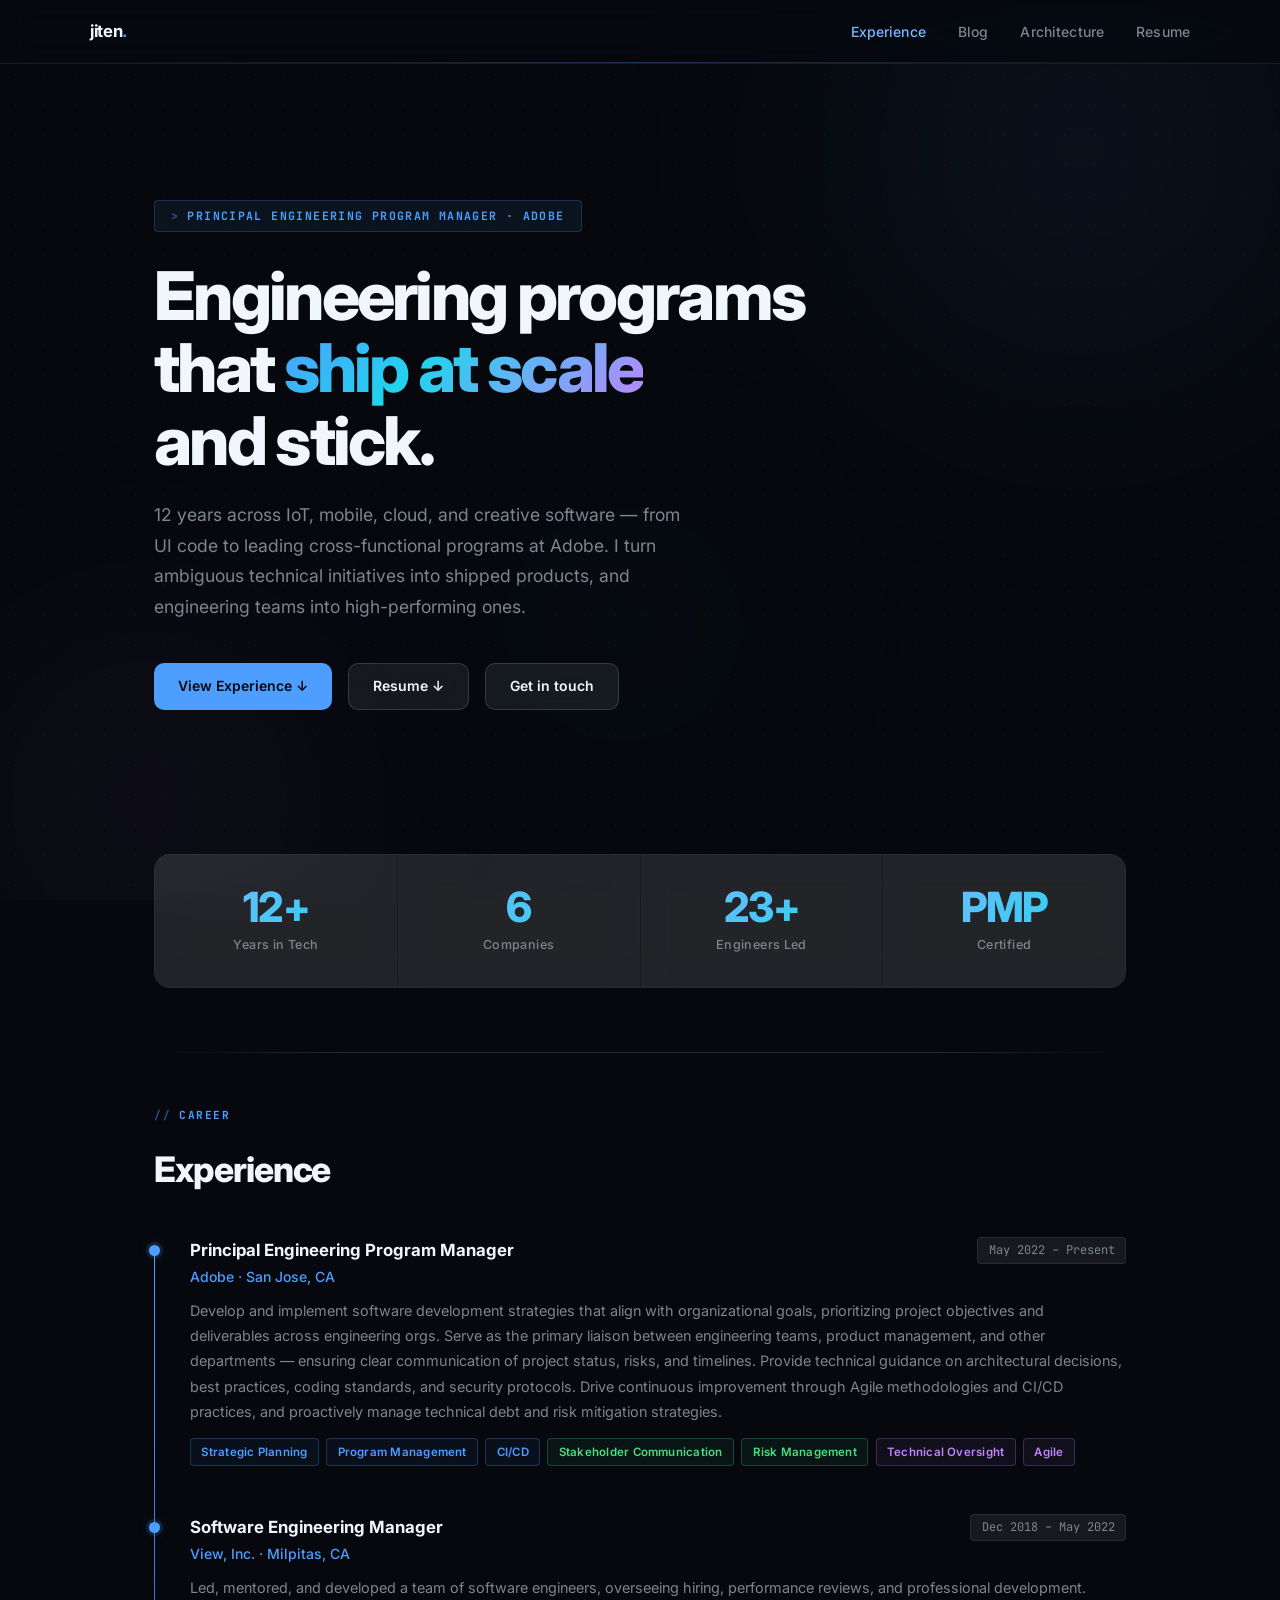
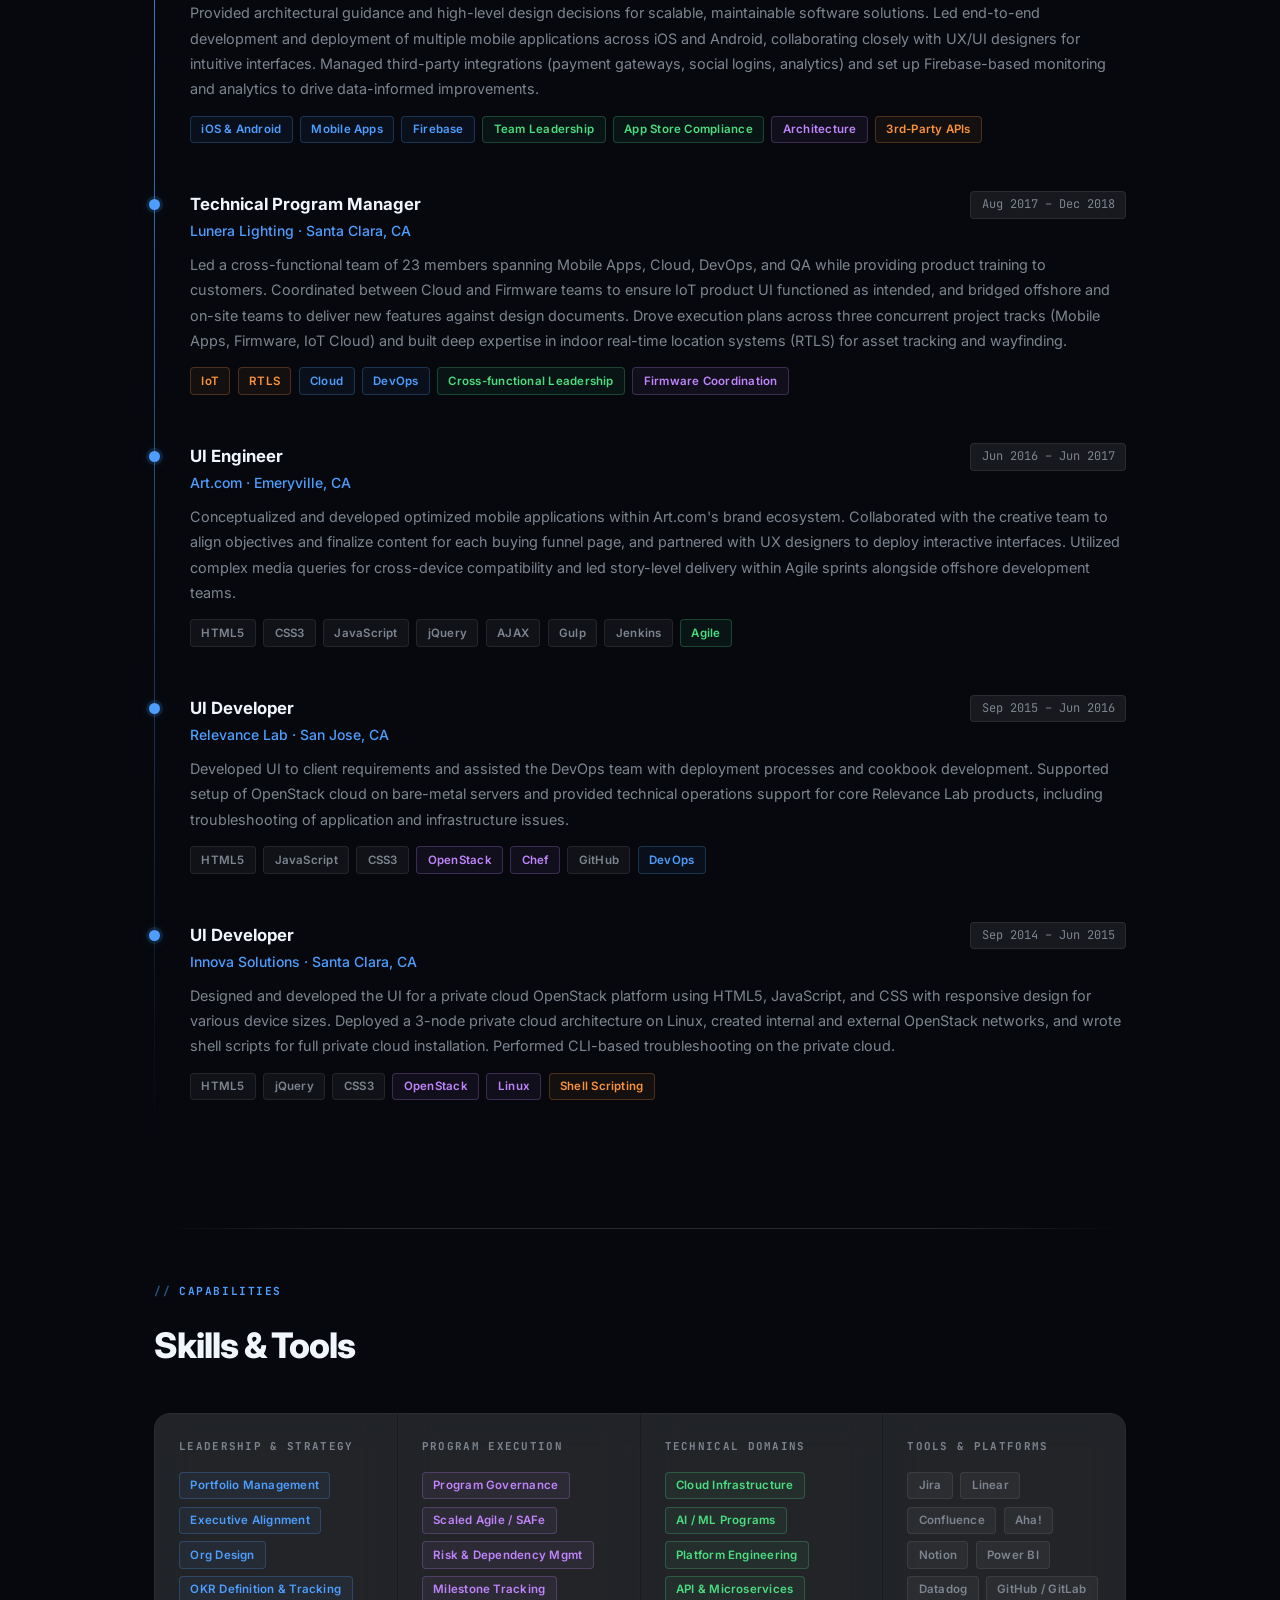
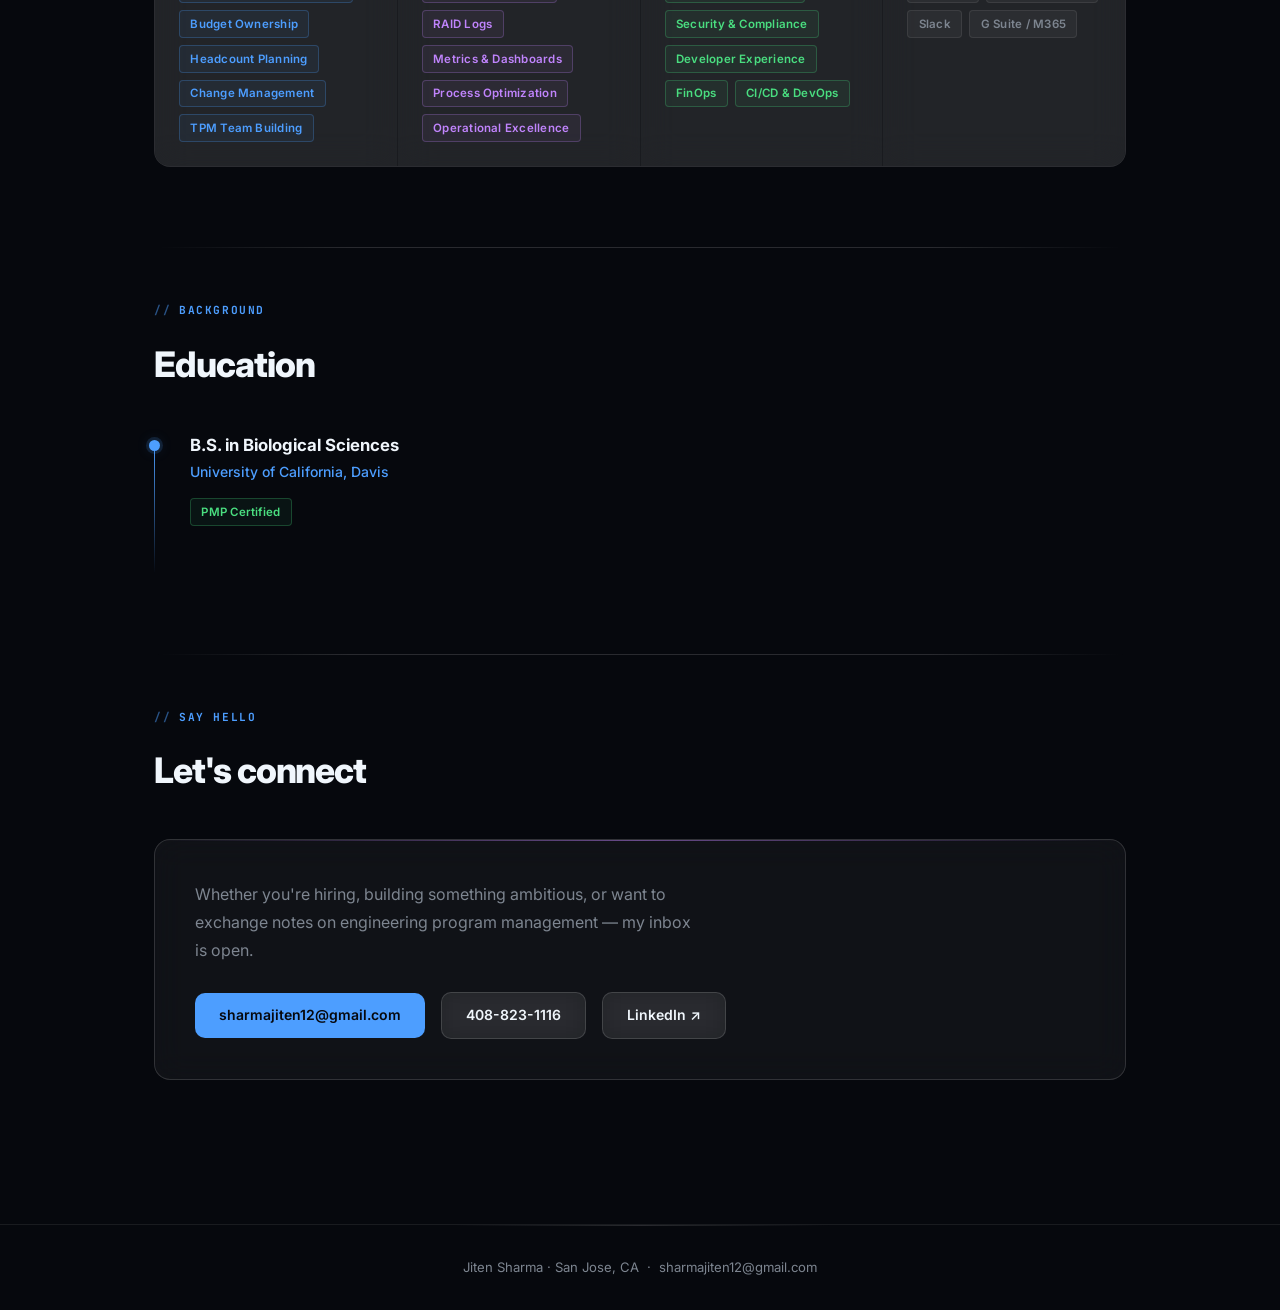
==== commit 1e1a791a: "Add Resume link to site nav on every page Resume was only reachable from the homepage hero button; n" ====
--- a/index.html
+++ b/index.html
@@ -23,6 +23,7 @@
       <li><a href="index.html" class="active">Experience</a></li>
       <li><a href="blog.html">Blog</a></li>
       <li><a href="architecture.html">Architecture</a></li>
+      <li><a href="resume.html">Resume</a></li>
     </ul>
   </div>
 </nav>
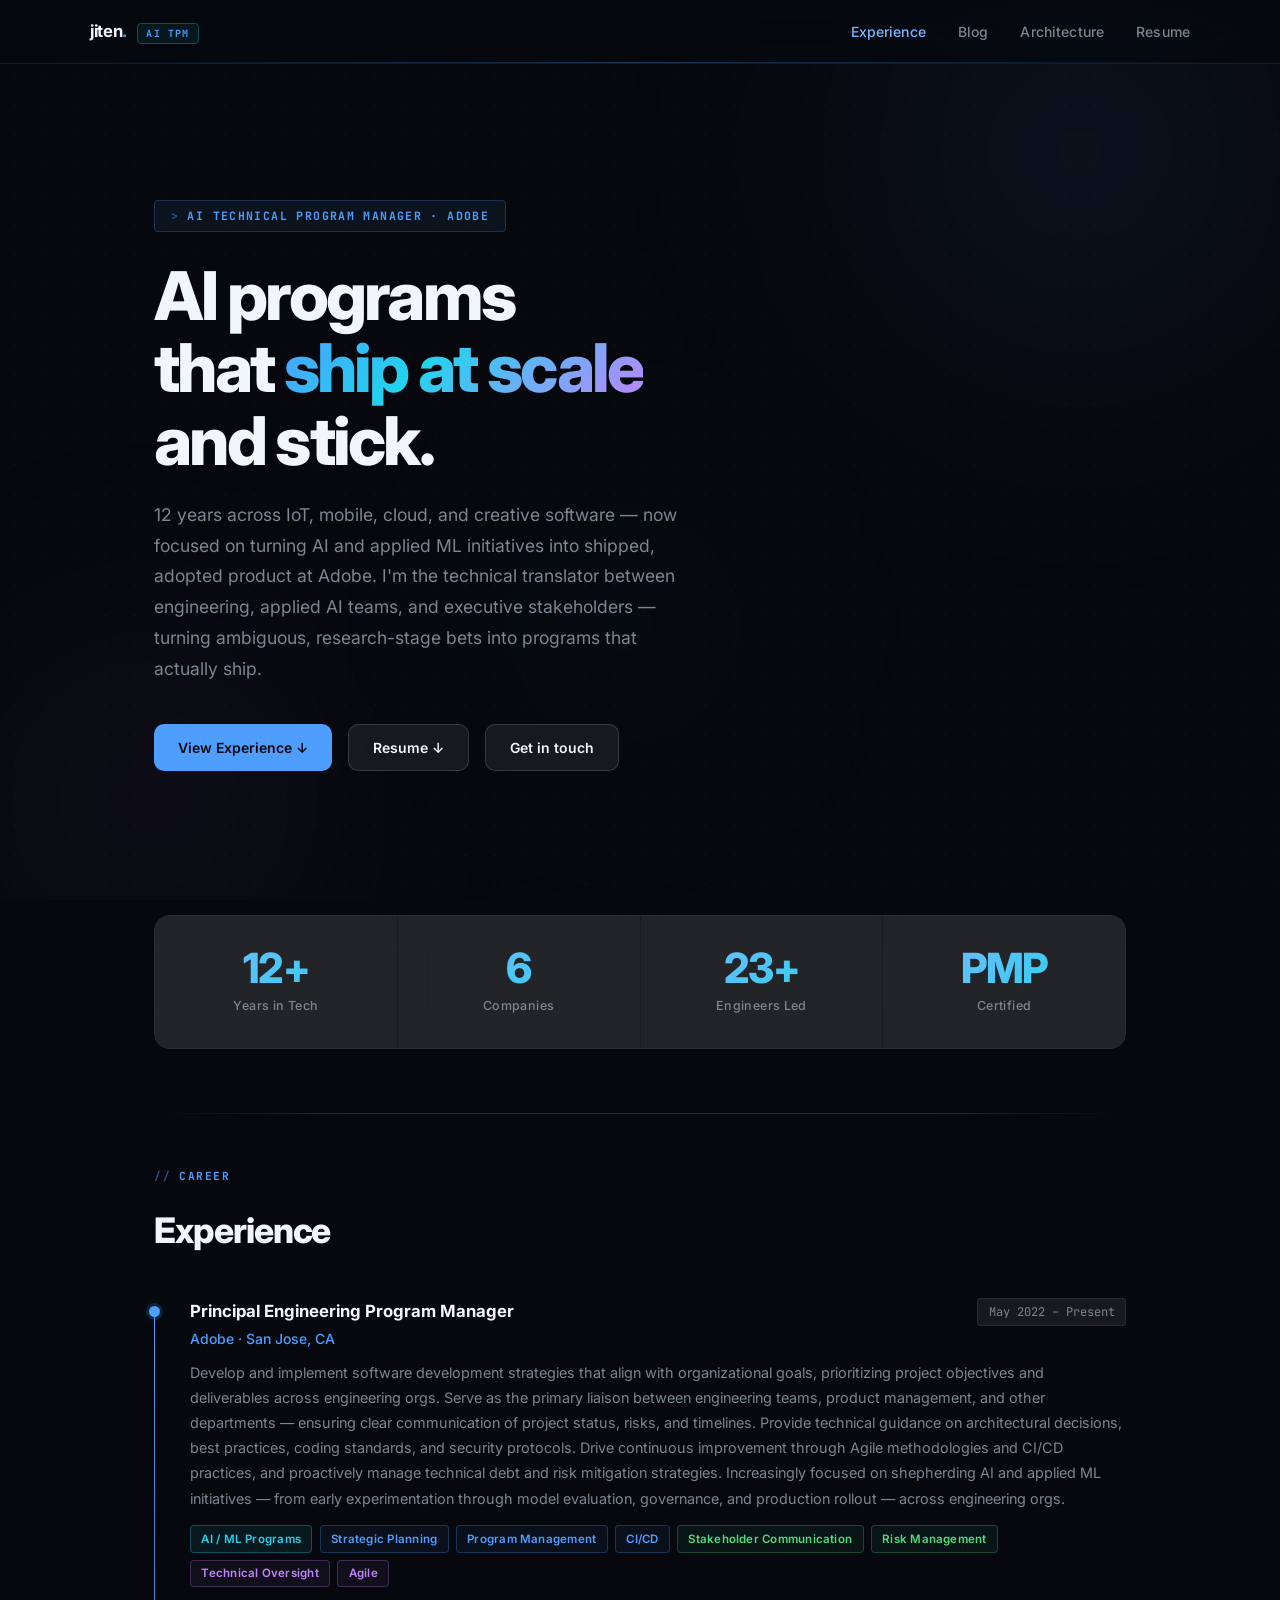
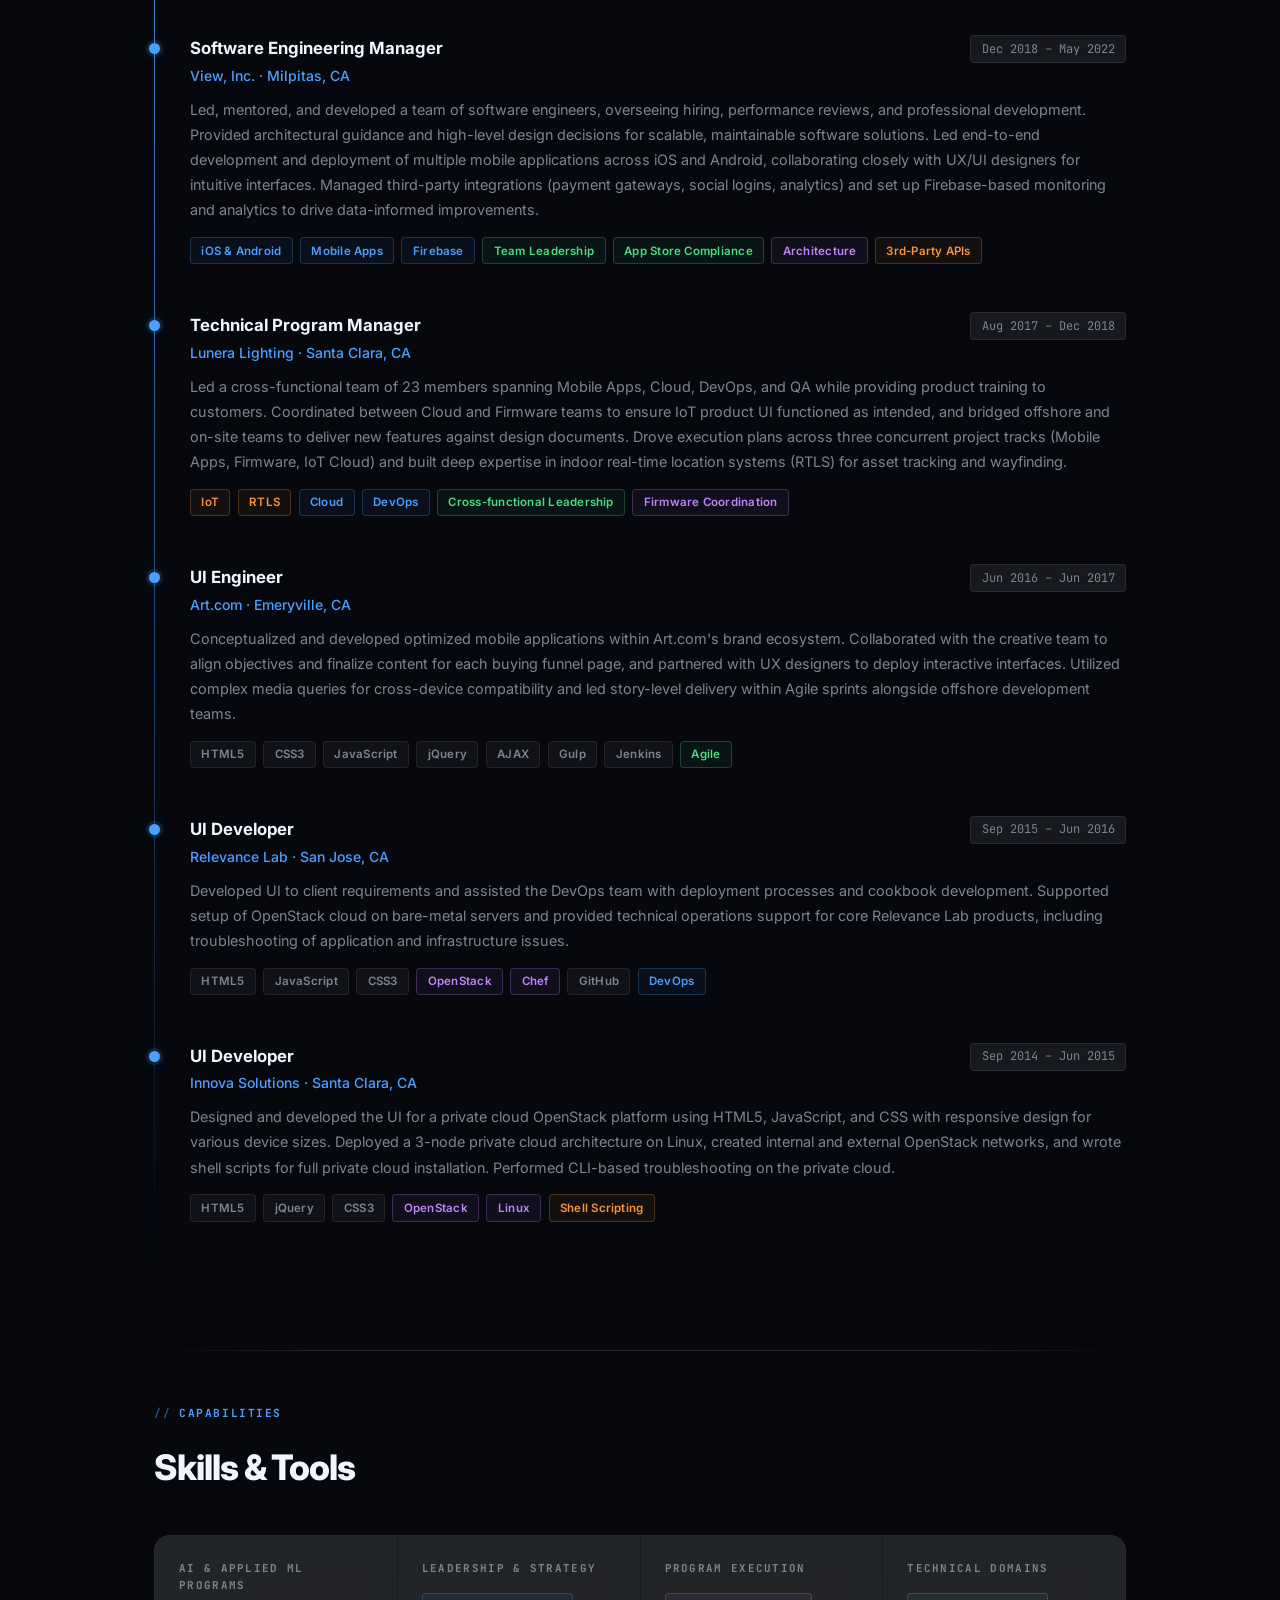
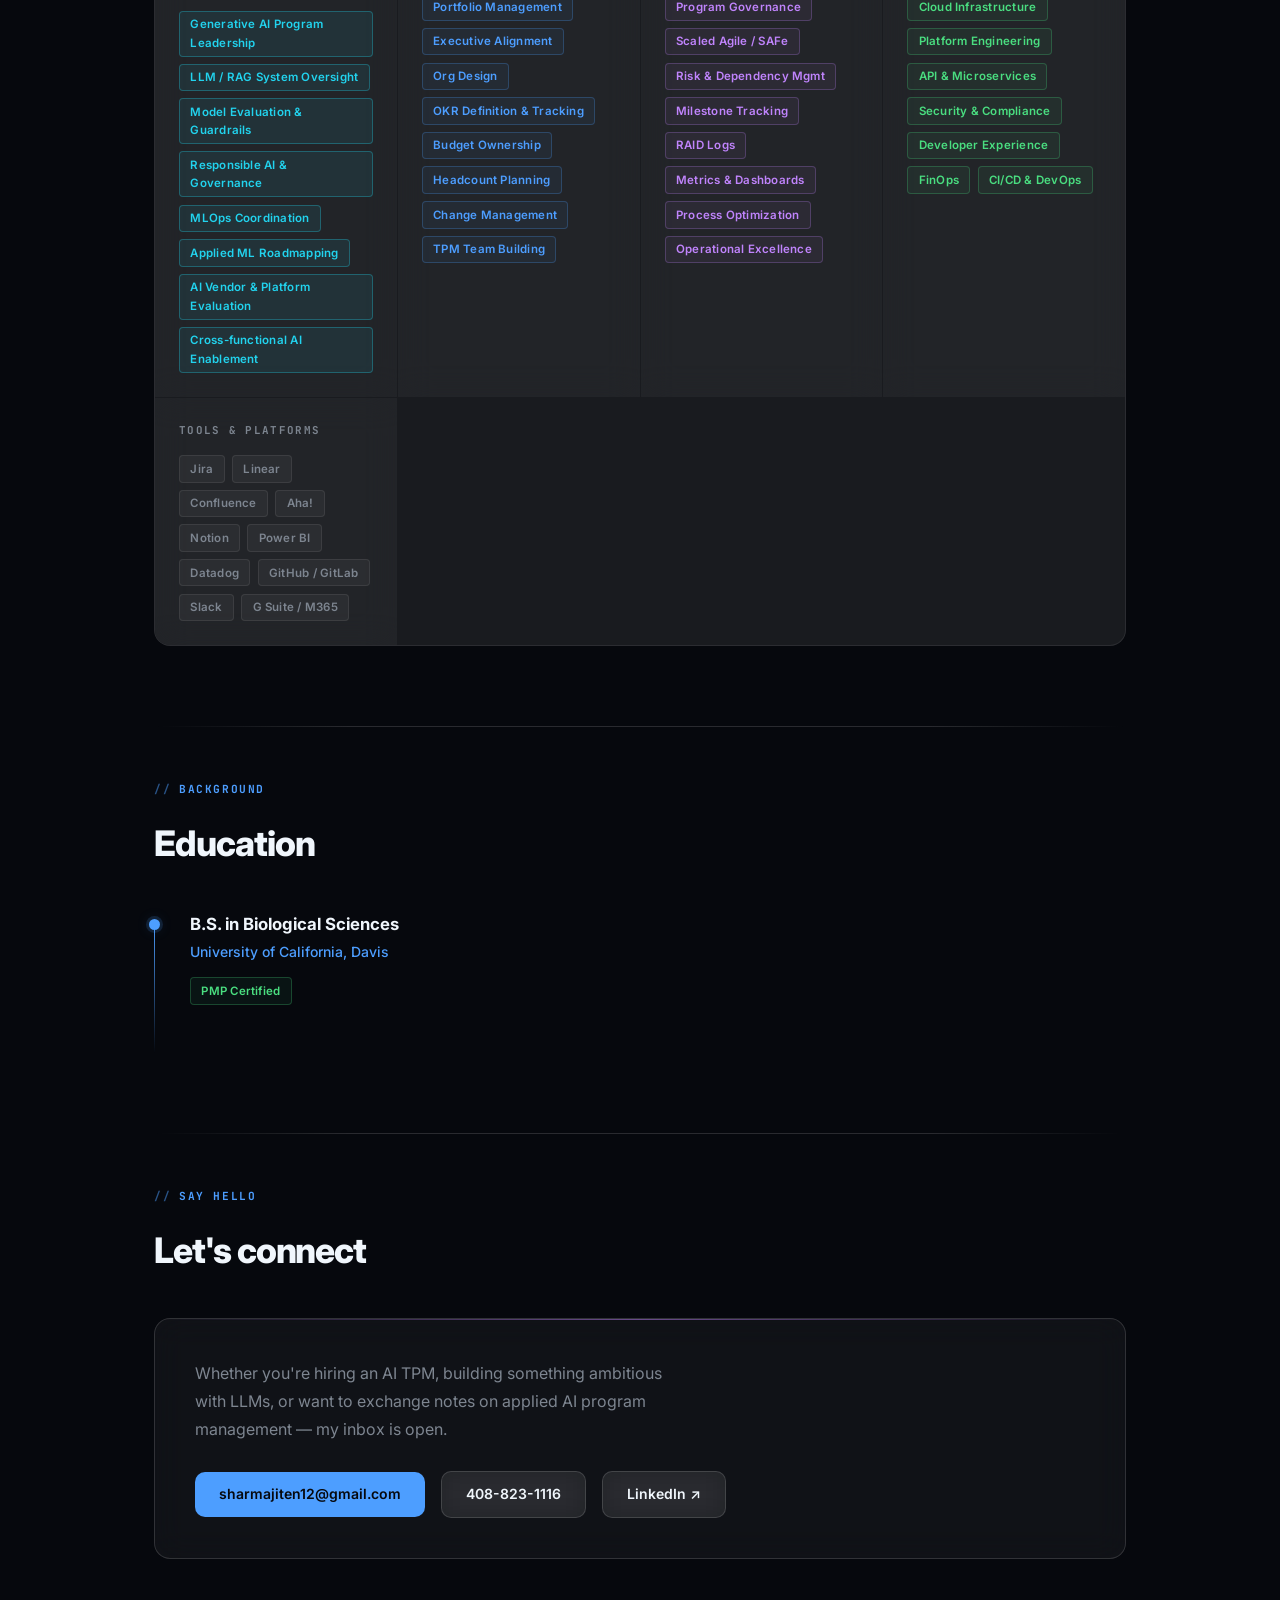
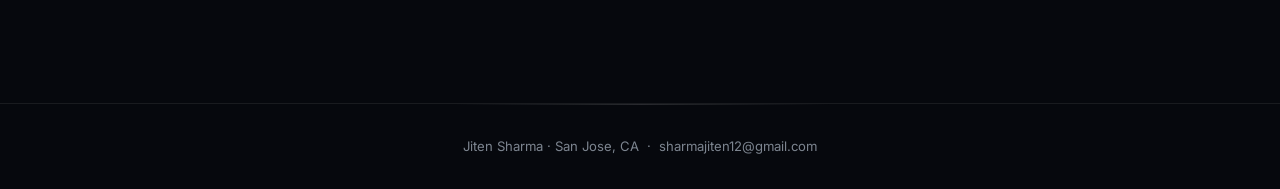
==== commit 0de66f1f: "Reposition site around AI TPM personal brand Foregrounds the AI Technical Program Manager identity a" ====
--- a/index.html
+++ b/index.html
@@ -3,7 +3,7 @@
 <head>
   <meta charset="UTF-8" />
   <meta name="viewport" content="width=device-width, initial-scale=1.0" />
-  <title>Jiten Sharma · Principal Engineering Program Manager</title>
+  <title>Jiten Sharma · AI TPM &amp; Principal Engineering Program Manager</title>
   <link rel="stylesheet" href="css/styles.css" />
   <style>
   </style>
@@ -18,7 +18,7 @@
 
 <nav>
   <div class="nav-inner">
-    <a href="index.html" class="nav-logo">jiten<span>.</span></a>
+    <a href="index.html" class="nav-logo">jiten<span>.</span><span class="nav-ai-badge">AI TPM</span></a>
     <ul class="nav-links">
       <li><a href="index.html" class="active">Experience</a></li>
       <li><a href="blog.html">Blog</a></li>
@@ -32,12 +32,13 @@
 
   <!-- ── HERO ── -->
   <section class="hero">
-    <div class="hero-badge">Principal Engineering Program Manager · Adobe</div>
-    <h1>Engineering programs<br>that <span class="highlight">ship at scale</span><br>and stick.</h1>
+    <div class="hero-badge">AI Technical Program Manager · Adobe</div>
+    <h1>AI programs<br>that <span class="highlight">ship at scale</span><br>and stick.</h1>
     <p class="hero-sub">
-      12 years across IoT, mobile, cloud, and creative software — from UI code to
-      leading cross-functional programs at Adobe. I turn ambiguous technical initiatives
-      into shipped products, and engineering teams into high-performing ones.
+      12 years across IoT, mobile, cloud, and creative software — now focused on turning
+      AI and applied ML initiatives into shipped, adopted product at Adobe. I'm the technical
+      translator between engineering, applied AI teams, and executive stakeholders — turning
+      ambiguous, research-stage bets into programs that actually ship.
     </p>
     <div class="hero-cta">
       <a href="#experience" class="btn btn-primary">View Experience ↓</a>
@@ -91,9 +92,12 @@
           communication of project status, risks, and timelines. Provide technical guidance on architectural
           decisions, best practices, coding standards, and security protocols. Drive continuous improvement
           through Agile methodologies and CI/CD practices, and proactively manage technical debt and risk
-          mitigation strategies.
-        </p>
-        <div class="timeline-tags">
+          mitigation strategies. Increasingly focused on shepherding AI and applied ML initiatives — from
+          early experimentation through model evaluation, governance, and production rollout — across
+          engineering orgs.
+        </p>
+        <div class="timeline-tags">
+          <span class="tag tag-cyan">AI / ML Programs</span>
           <span class="tag tag-blue">Strategic Planning</span>
           <span class="tag tag-blue">Program Management</span>
           <span class="tag tag-blue">CI/CD</span>
@@ -250,6 +254,20 @@
     <div class="skills-grid">
 
       <div class="skill-group">
+        <div class="skill-group-title">AI & Applied ML Programs</div>
+        <div class="skill-pills">
+          <span class="tag tag-cyan">Generative AI Program Leadership</span>
+          <span class="tag tag-cyan">LLM / RAG System Oversight</span>
+          <span class="tag tag-cyan">Model Evaluation & Guardrails</span>
+          <span class="tag tag-cyan">Responsible AI & Governance</span>
+          <span class="tag tag-cyan">MLOps Coordination</span>
+          <span class="tag tag-cyan">Applied ML Roadmapping</span>
+          <span class="tag tag-cyan">AI Vendor & Platform Evaluation</span>
+          <span class="tag tag-cyan">Cross-functional AI Enablement</span>
+        </div>
+      </div>
+
+      <div class="skill-group">
         <div class="skill-group-title">Leadership & Strategy</div>
         <div class="skill-pills">
           <span class="tag tag-blue">Portfolio Management</span>
@@ -281,7 +299,6 @@
         <div class="skill-group-title">Technical Domains</div>
         <div class="skill-pills">
           <span class="tag tag-green">Cloud Infrastructure</span>
-          <span class="tag tag-green">AI / ML Programs</span>
           <span class="tag tag-green">Platform Engineering</span>
           <span class="tag tag-green">API & Microservices</span>
           <span class="tag tag-green">Security & Compliance</span>
@@ -339,8 +356,8 @@
     <h2 class="section-title">Let's connect</h2>
     <div class="contact-card">
       <p style="color:var(--muted); max-width:500px; margin-bottom:1.75rem; line-height:1.75;">
-        Whether you're hiring, building something ambitious, or want to exchange notes on
-        engineering program management — my inbox is open.
+        Whether you're hiring an AI TPM, building something ambitious with LLMs, or want to
+        exchange notes on applied AI program management — my inbox is open.
       </p>
       <div style="display:flex; gap:1rem; flex-wrap:wrap; align-items:center;">
         <a href="mailto:sharmajiten12@gmail.com" class="btn btn-primary">sharmajiten12@gmail.com</a>
--- a/css/styles.css
+++ b/css/styles.css
@@ -349,6 +349,19 @@
 .tag-green { border-color: rgba(74,222,128,.25);  color: var(--accent-green);  background: rgba(74,222,128,.06); }
 .tag-purple{ border-color: rgba(192,132,252,.25); color: var(--accent-purple); background: rgba(192,132,252,.06); }
 .tag-orange{ border-color: rgba(251,146,60,.25);  color: var(--accent-orange); background: rgba(251,146,60,.06); }
+.tag-cyan  { border-color: rgba(34,211,238,.3);   color: var(--accent-cyan);   background: rgba(34,211,238,.08); }
+
+/* ── NAV AI BADGE ── */
+.nav-ai-badge {
+  font-family: var(--mono); font-size: .62rem; font-weight: 700;
+  letter-spacing: .12em; text-transform: uppercase;
+  color: var(--accent-cyan);
+  background: rgba(34,211,238,.08);
+  border: 1px solid rgba(34,211,238,.28);
+  padding: .2rem .55rem; border-radius: 4px;
+  margin-left: .6rem;
+}
+@media (max-width: 640px) { .nav-ai-badge { display: none; } }
 
 /* ── SKILLS GRID ── */
 .skills-grid {
@@ -434,6 +447,7 @@
 }
 
 /* Category-specific banner gradients */
+.banner-ai     { background: linear-gradient(135deg, #04191c 0%, #0a3a40 40%, #082b2f 100%); }
 .banner-tpm    { background: linear-gradient(135deg, #060e1c 0%, #0a1f3d 40%, #081529 100%); }
 .banner-tech   { background: linear-gradient(135deg, #08061c 0%, #1a0a3d 40%, #100828 100%); }
 .banner-life   { background: linear-gradient(135deg, #07160a 0%, #0d2e18 40%, #082010 100%); }
@@ -482,6 +496,7 @@
   font-size: .68rem; font-weight: 700; text-transform: uppercase;
   letter-spacing: .09em; padding: .2rem .55rem; border-radius: 4px;
 }
+.cat-ai      { background: rgba(34,211,238,.1);  color: var(--accent-cyan); }
 .cat-tpm     { background: rgba(77,158,255,.1);  color: var(--accent); }
 .cat-tech    { background: rgba(192,132,252,.1); color: var(--accent-purple); }
 .cat-life    { background: rgba(74,222,128,.1);  color: var(--accent-green); }
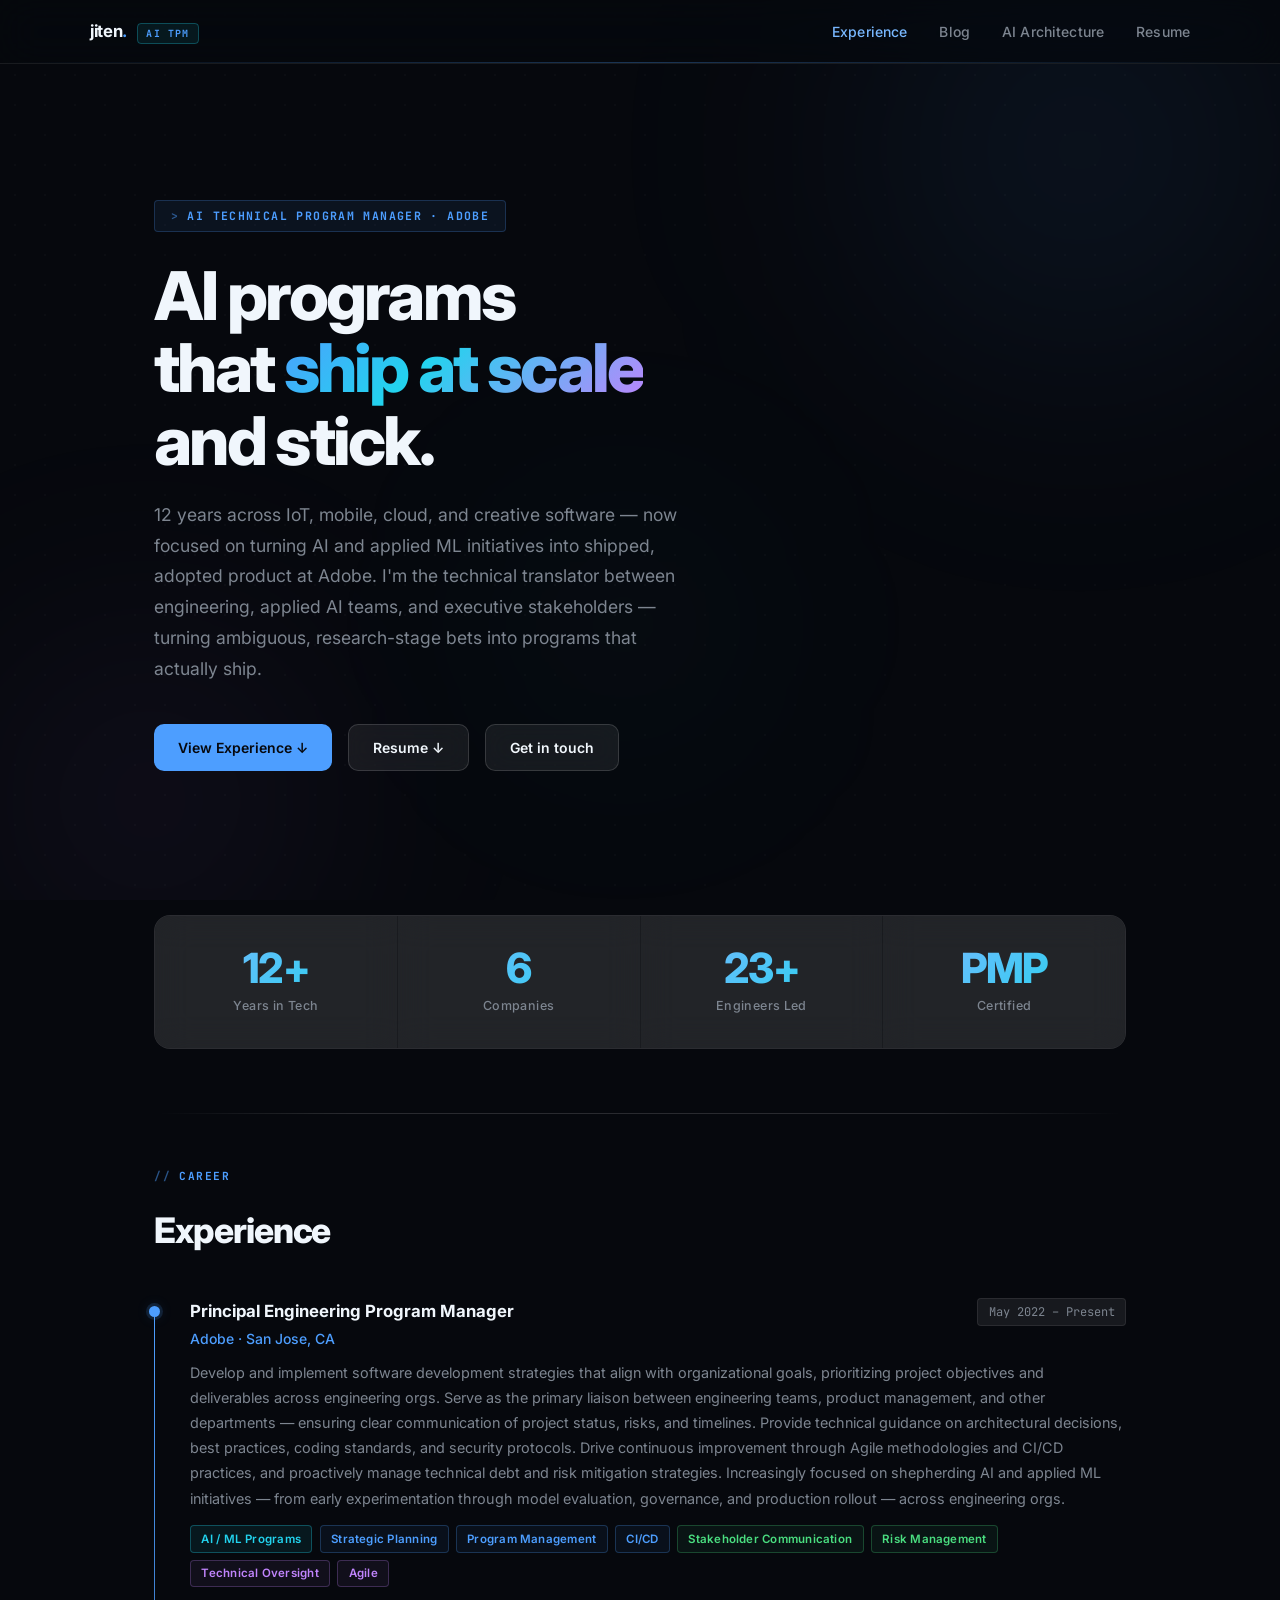
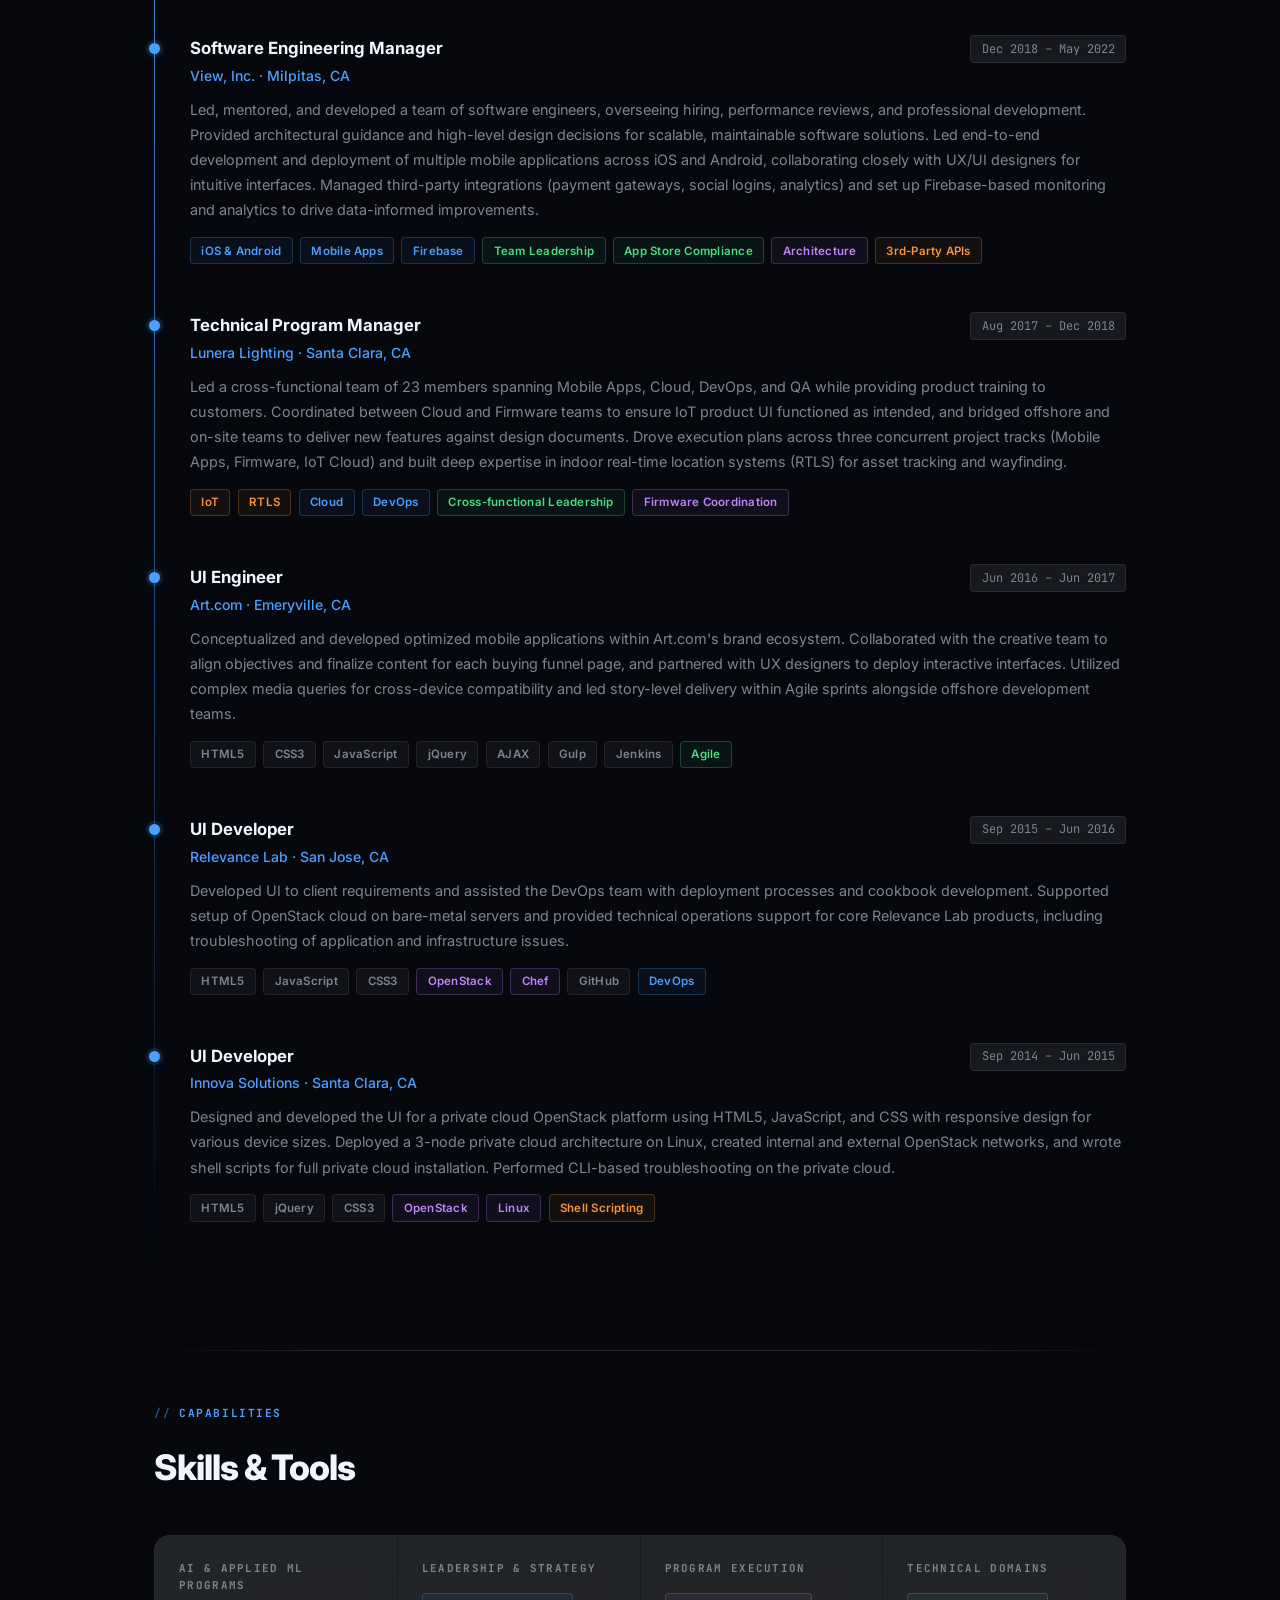
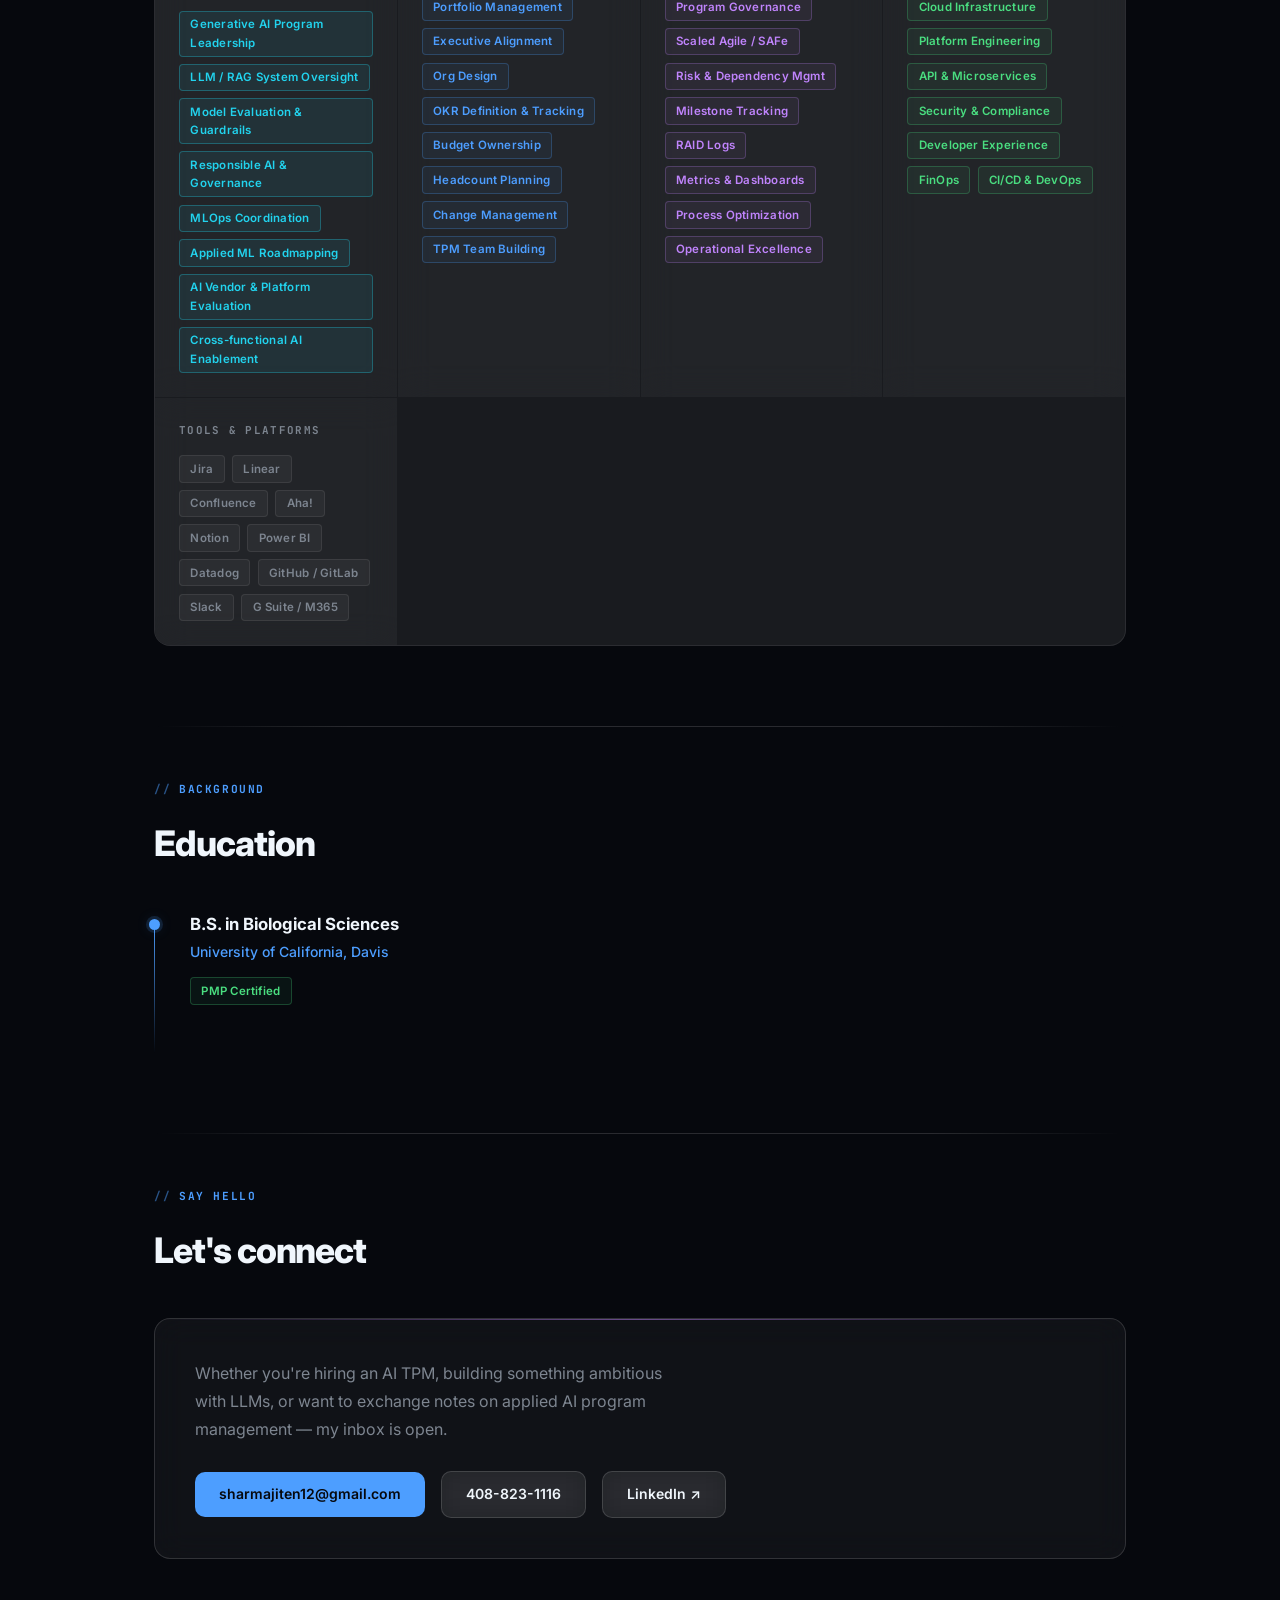
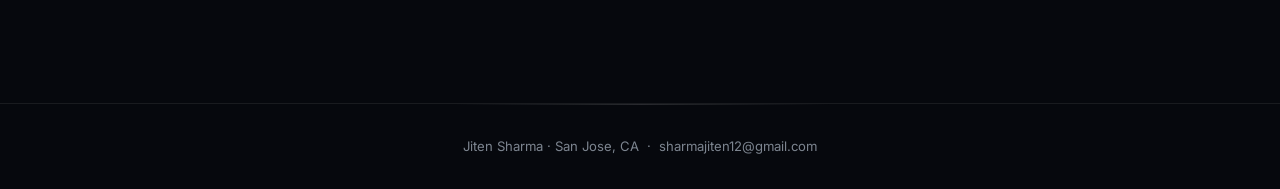
==== commit 891d1190: "Rename Architecture section to AI Architecture, AI-only scope Renames the nav link and page title/he" ====
--- a/index.html
+++ b/index.html
@@ -22,7 +22,7 @@
     <ul class="nav-links">
       <li><a href="index.html" class="active">Experience</a></li>
       <li><a href="blog.html">Blog</a></li>
-      <li><a href="architecture.html">Architecture</a></li>
+      <li><a href="architecture.html">AI Architecture</a></li>
       <li><a href="resume.html">Resume</a></li>
     </ul>
   </div>
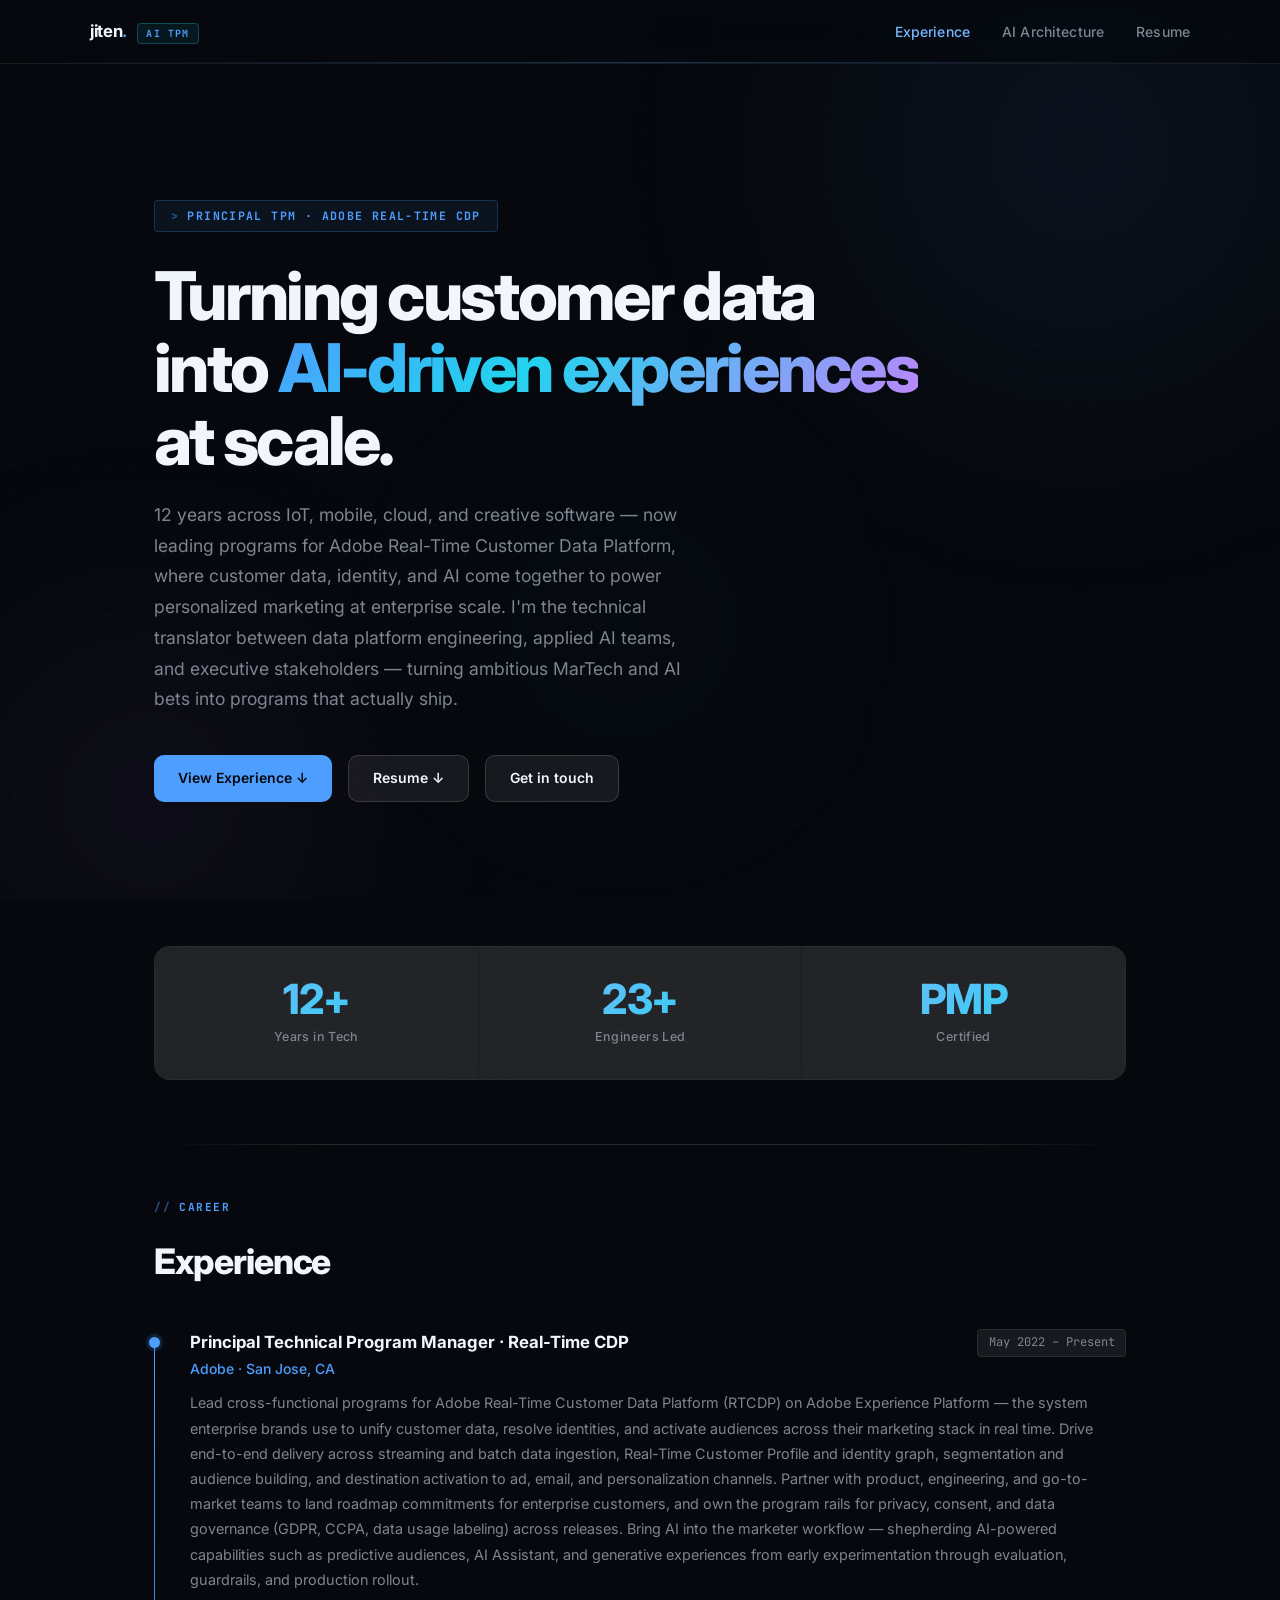
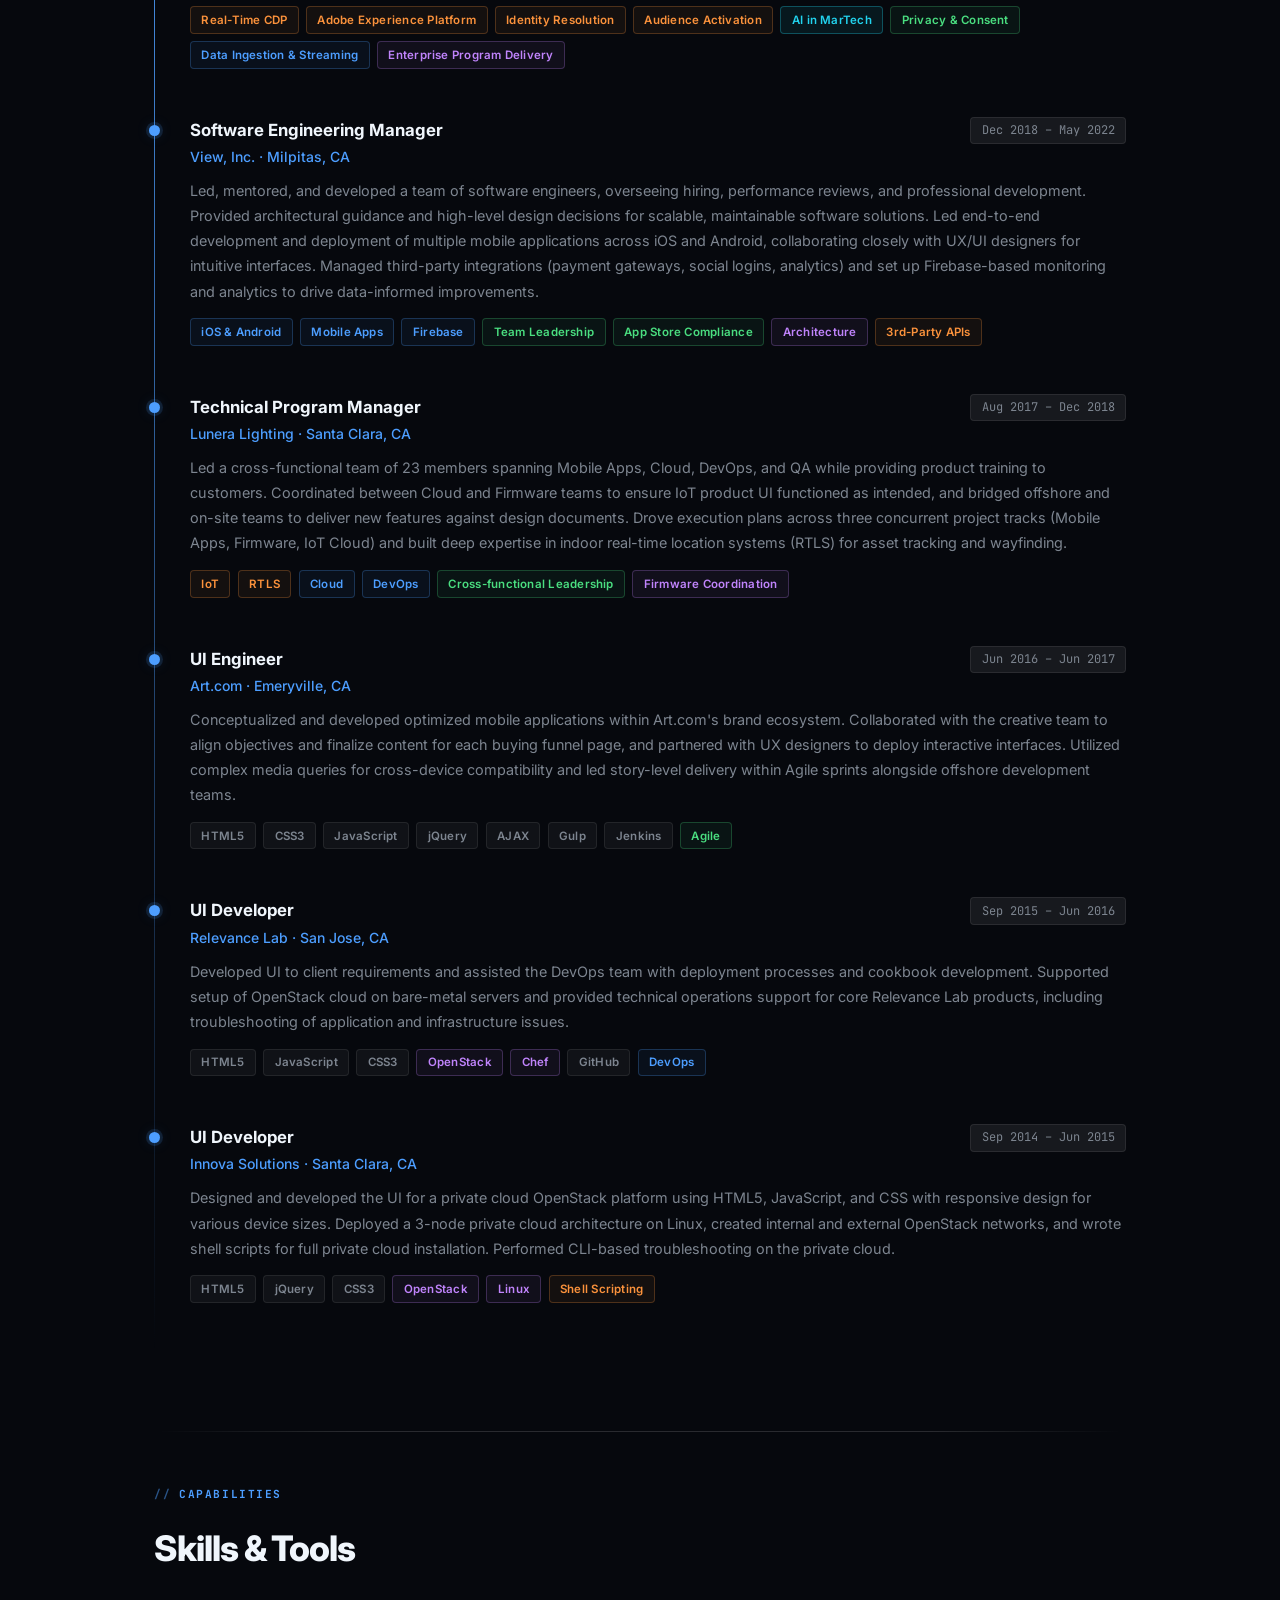
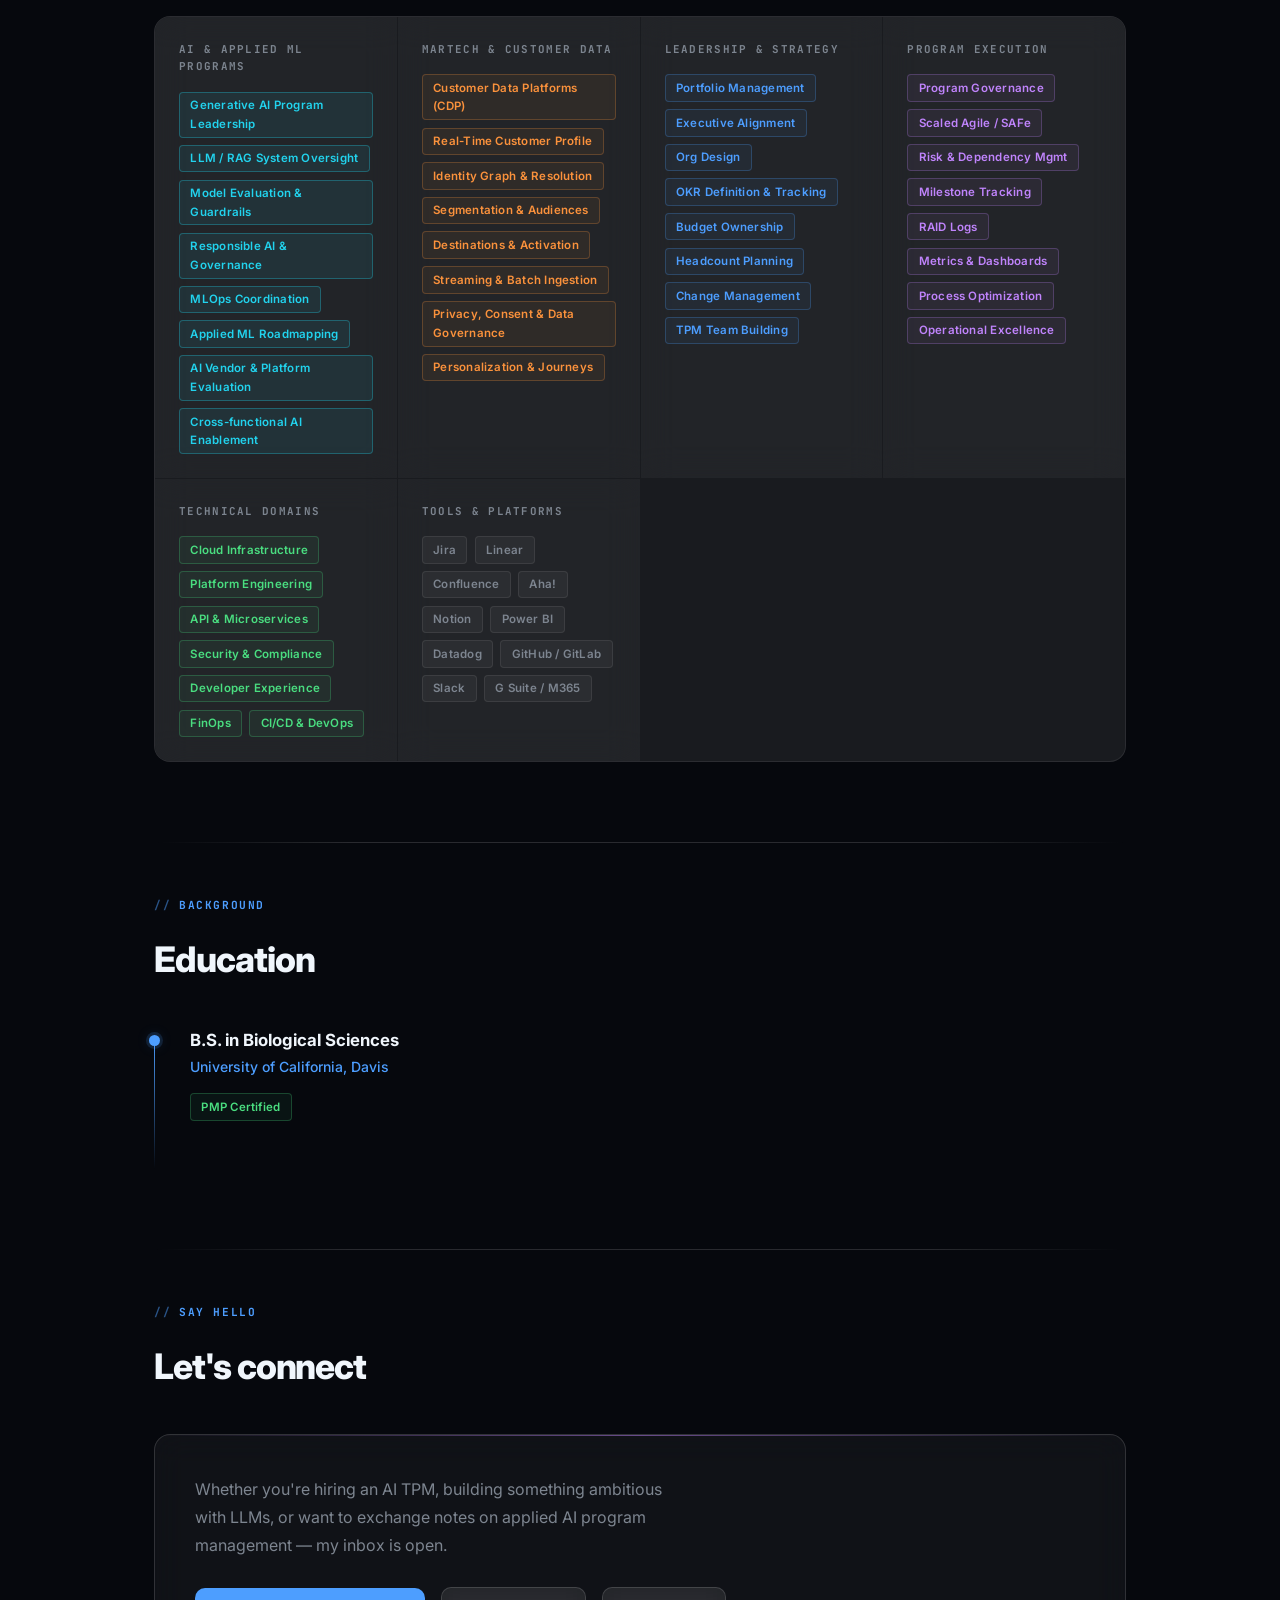
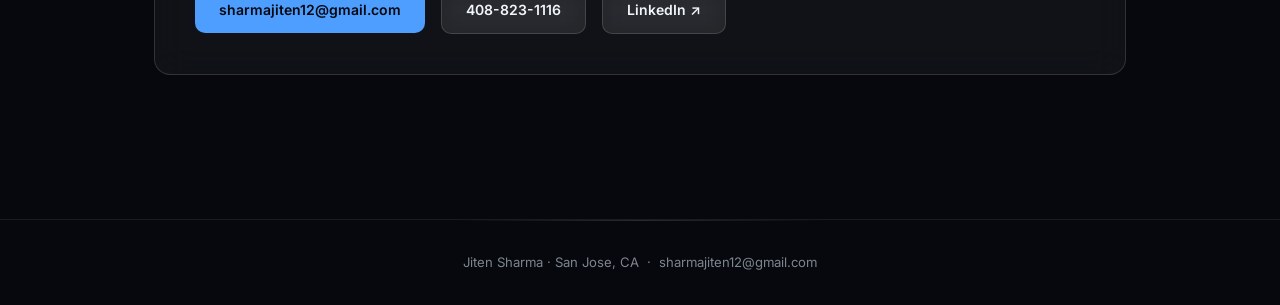
==== commit ab5ecd61: "Reposition experience around Real-Time CDP and MarTech - Rewrite Adobe role, hero, and resume summar" ====
--- a/index.html
+++ b/index.html
@@ -3,7 +3,7 @@
 <head>
   <meta charset="UTF-8" />
   <meta name="viewport" content="width=device-width, initial-scale=1.0" />
-  <title>Jiten Sharma · AI TPM &amp; Principal Engineering Program Manager</title>
+  <title>Jiten Sharma · Principal TPM, Real-Time CDP &amp; Applied AI</title>
   <link rel="stylesheet" href="css/styles.css" />
   <style>
   </style>
@@ -21,7 +21,7 @@
     <a href="index.html" class="nav-logo">jiten<span>.</span><span class="nav-ai-badge">AI TPM</span></a>
     <ul class="nav-links">
       <li><a href="index.html" class="active">Experience</a></li>
-      <li><a href="blog.html">Blog</a></li>
+      <!-- Blog hidden for now: <li><a href="blog.html">Blog</a></li> -->
       <li><a href="architecture.html">AI Architecture</a></li>
       <li><a href="resume.html">Resume</a></li>
     </ul>
@@ -32,13 +32,14 @@
 
   <!-- ── HERO ── -->
   <section class="hero">
-    <div class="hero-badge">AI Technical Program Manager · Adobe</div>
-    <h1>AI programs<br>that <span class="highlight">ship at scale</span><br>and stick.</h1>
+    <div class="hero-badge">Principal TPM · Adobe Real-Time CDP</div>
+    <h1>Turning customer data<br>into <span class="highlight">AI-driven experiences</span><br>at scale.</h1>
     <p class="hero-sub">
-      12 years across IoT, mobile, cloud, and creative software — now focused on turning
-      AI and applied ML initiatives into shipped, adopted product at Adobe. I'm the technical
-      translator between engineering, applied AI teams, and executive stakeholders — turning
-      ambiguous, research-stage bets into programs that actually ship.
+      12 years across IoT, mobile, cloud, and creative software — now leading programs for Adobe
+      Real-Time Customer Data Platform, where customer data, identity, and AI come together to power
+      personalized marketing at enterprise scale. I'm the technical translator between data platform
+      engineering, applied AI teams, and executive stakeholders — turning ambitious MarTech and AI
+      bets into programs that actually ship.
     </p>
     <div class="hero-cta">
       <a href="#experience" class="btn btn-primary">View Experience ↓</a>
@@ -54,10 +55,6 @@
       <div class="stat-label">Years in Tech</div>
     </div>
     <div class="stat-card">
-      <div class="stat-number">6</div>
-      <div class="stat-label">Companies</div>
-    </div>
-    <div class="stat-card">
       <div class="stat-number">23+</div>
       <div class="stat-label">Engineers Led</div>
     </div>
@@ -80,31 +77,32 @@
       <div class="timeline-item">
         <div class="timeline-header">
           <div>
-            <div class="timeline-role">Principal Engineering Program Manager</div>
+            <div class="timeline-role">Principal Technical Program Manager · Real-Time CDP</div>
             <div class="timeline-company">Adobe · San Jose, CA</div>
           </div>
           <div class="timeline-period">May 2022 – Present</div>
         </div>
         <p class="timeline-desc">
-          Develop and implement software development strategies that align with organizational goals,
-          prioritizing project objectives and deliverables across engineering orgs. Serve as the primary
-          liaison between engineering teams, product management, and other departments — ensuring clear
-          communication of project status, risks, and timelines. Provide technical guidance on architectural
-          decisions, best practices, coding standards, and security protocols. Drive continuous improvement
-          through Agile methodologies and CI/CD practices, and proactively manage technical debt and risk
-          mitigation strategies. Increasingly focused on shepherding AI and applied ML initiatives — from
-          early experimentation through model evaluation, governance, and production rollout — across
-          engineering orgs.
-        </p>
-        <div class="timeline-tags">
-          <span class="tag tag-cyan">AI / ML Programs</span>
-          <span class="tag tag-blue">Strategic Planning</span>
-          <span class="tag tag-blue">Program Management</span>
-          <span class="tag tag-blue">CI/CD</span>
-          <span class="tag tag-green">Stakeholder Communication</span>
-          <span class="tag tag-green">Risk Management</span>
-          <span class="tag tag-purple">Technical Oversight</span>
-          <span class="tag tag-purple">Agile</span>
+          Lead cross-functional programs for Adobe Real-Time Customer Data Platform (RTCDP) on Adobe
+          Experience Platform — the system enterprise brands use to unify customer data, resolve identities,
+          and activate audiences across their marketing stack in real time. Drive end-to-end delivery across
+          streaming and batch data ingestion, Real-Time Customer Profile and identity graph, segmentation and
+          audience building, and destination activation to ad, email, and personalization channels. Partner
+          with product, engineering, and go-to-market teams to land roadmap commitments for enterprise
+          customers, and own the program rails for privacy, consent, and data governance (GDPR, CCPA, data
+          usage labeling) across releases. Bring AI into the marketer workflow — shepherding AI-powered
+          capabilities such as predictive audiences, AI Assistant, and generative experiences from early
+          experimentation through evaluation, guardrails, and production rollout.
+        </p>
+        <div class="timeline-tags">
+          <span class="tag tag-orange">Real-Time CDP</span>
+          <span class="tag tag-orange">Adobe Experience Platform</span>
+          <span class="tag tag-orange">Identity Resolution</span>
+          <span class="tag tag-orange">Audience Activation</span>
+          <span class="tag tag-cyan">AI in MarTech</span>
+          <span class="tag tag-green">Privacy & Consent</span>
+          <span class="tag tag-blue">Data Ingestion & Streaming</span>
+          <span class="tag tag-purple">Enterprise Program Delivery</span>
         </div>
       </div>
 
@@ -264,6 +262,20 @@
           <span class="tag tag-cyan">Applied ML Roadmapping</span>
           <span class="tag tag-cyan">AI Vendor & Platform Evaluation</span>
           <span class="tag tag-cyan">Cross-functional AI Enablement</span>
+        </div>
+      </div>
+
+      <div class="skill-group">
+        <div class="skill-group-title">MarTech & Customer Data</div>
+        <div class="skill-pills">
+          <span class="tag tag-orange">Customer Data Platforms (CDP)</span>
+          <span class="tag tag-orange">Real-Time Customer Profile</span>
+          <span class="tag tag-orange">Identity Graph & Resolution</span>
+          <span class="tag tag-orange">Segmentation & Audiences</span>
+          <span class="tag tag-orange">Destinations & Activation</span>
+          <span class="tag tag-orange">Streaming & Batch Ingestion</span>
+          <span class="tag tag-orange">Privacy, Consent & Data Governance</span>
+          <span class="tag tag-orange">Personalization & Journeys</span>
         </div>
       </div>
 
--- a/css/styles.css
+++ b/css/styles.css
@@ -826,5 +826,6 @@
 @media (max-width: 640px) {
   .hero { padding: 3rem 0 2rem; }
   .stats-grid { grid-template-columns: repeat(2, 1fr); }
+  .stats-grid .stat-card:last-child:nth-child(odd) { grid-column: 1 / -1; }
   .skills-grid { grid-template-columns: 1fr; }
 }
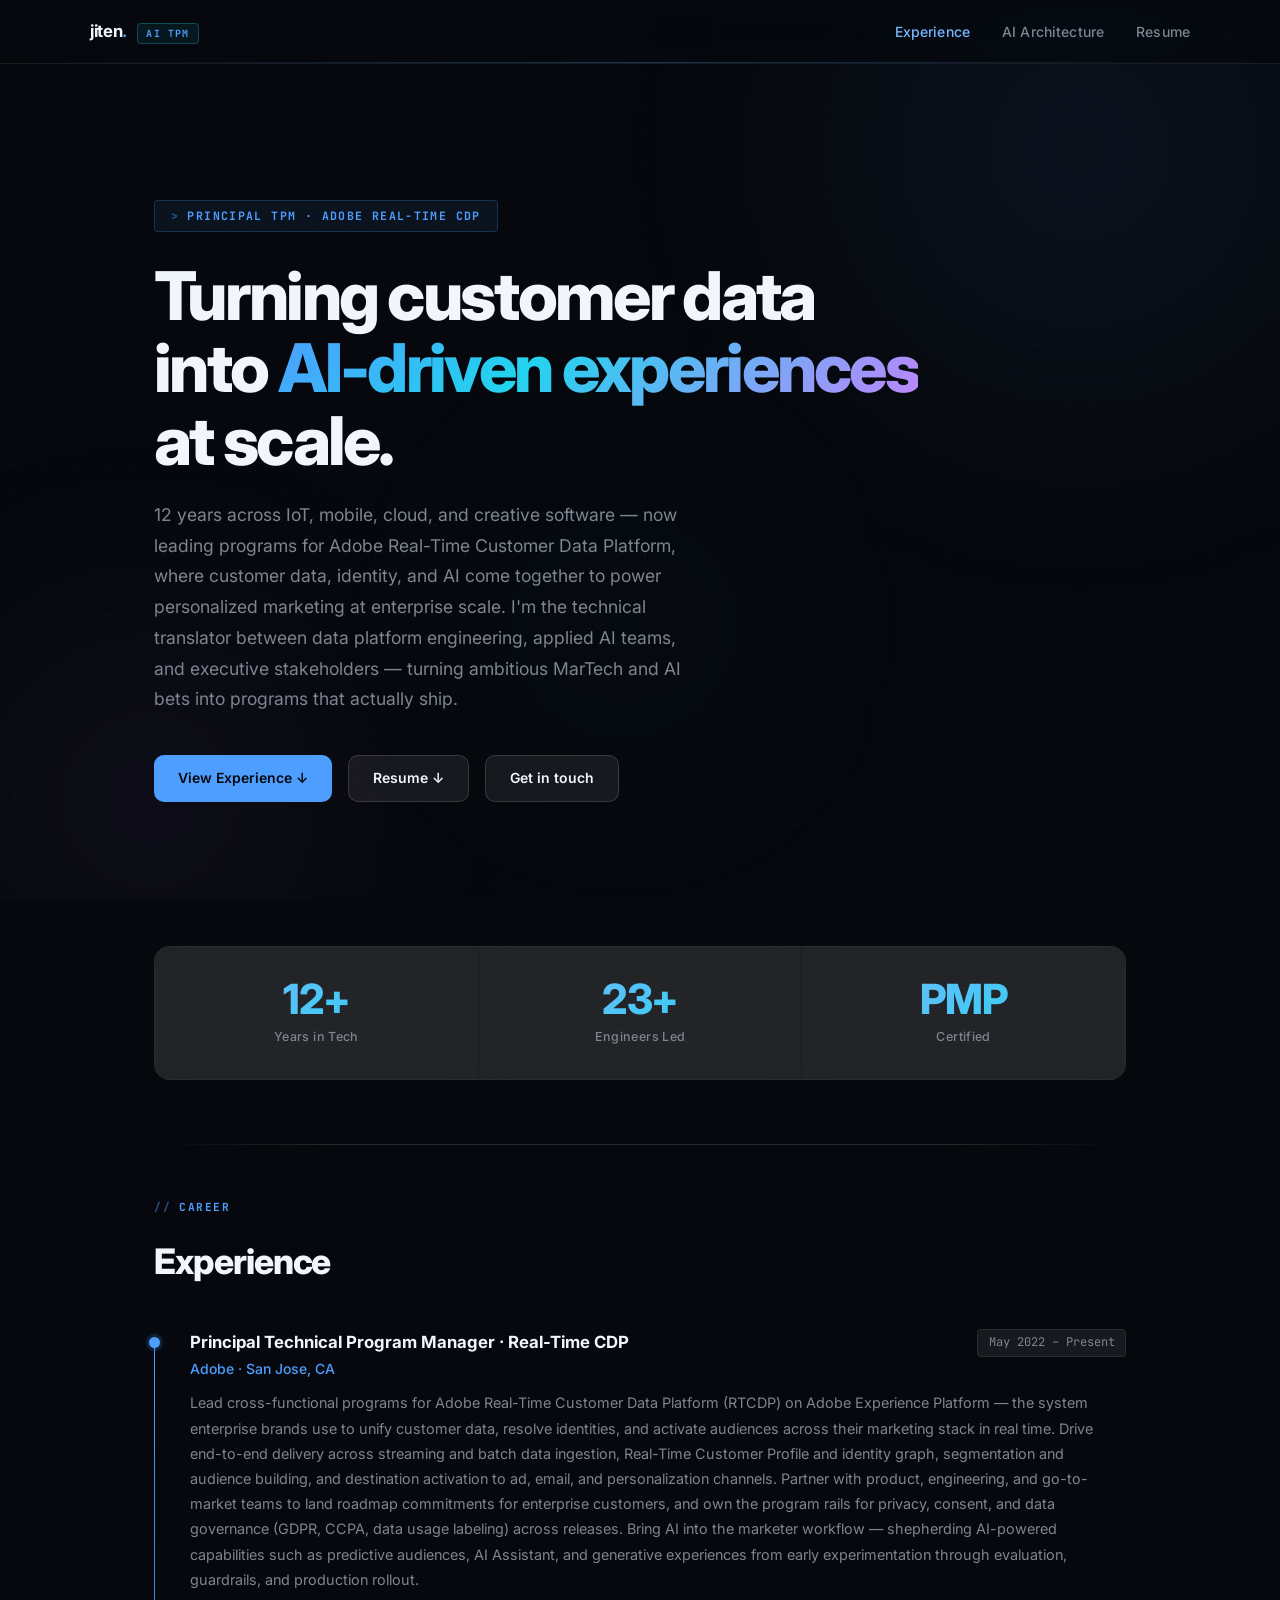
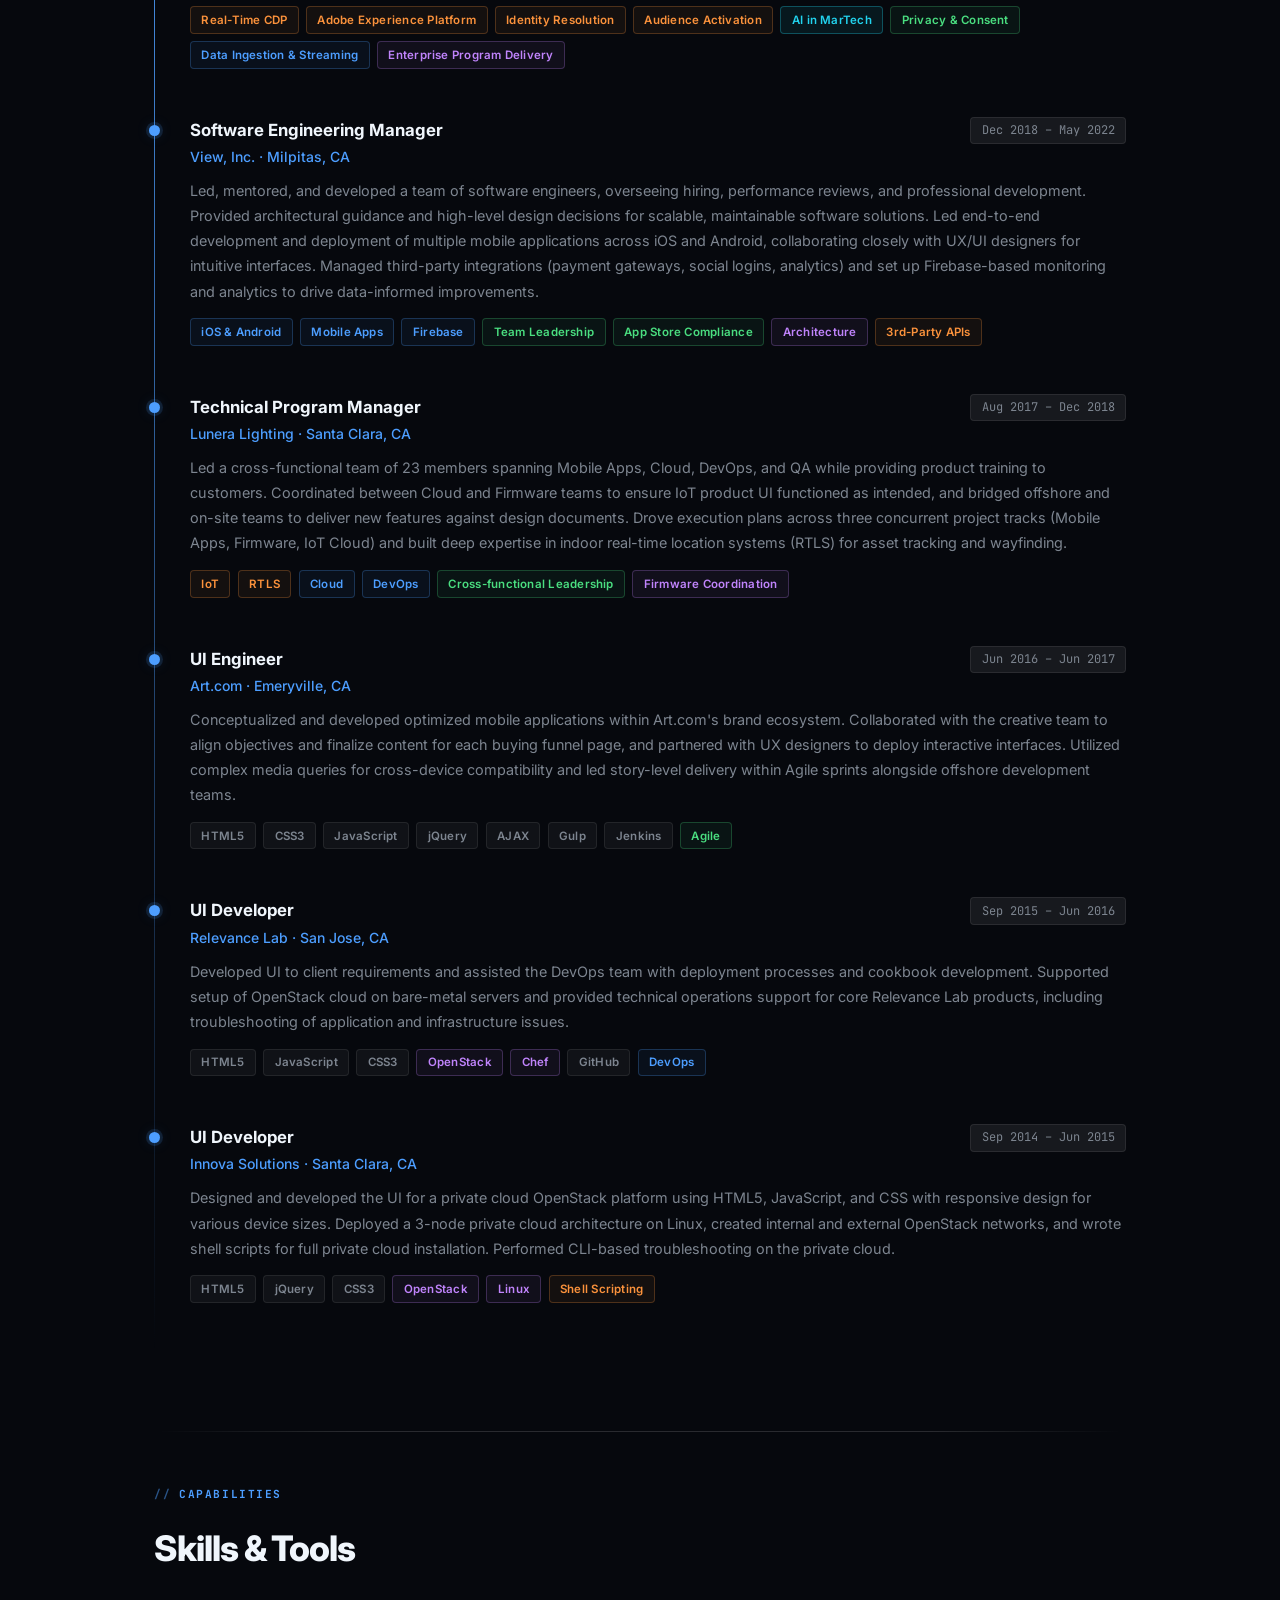
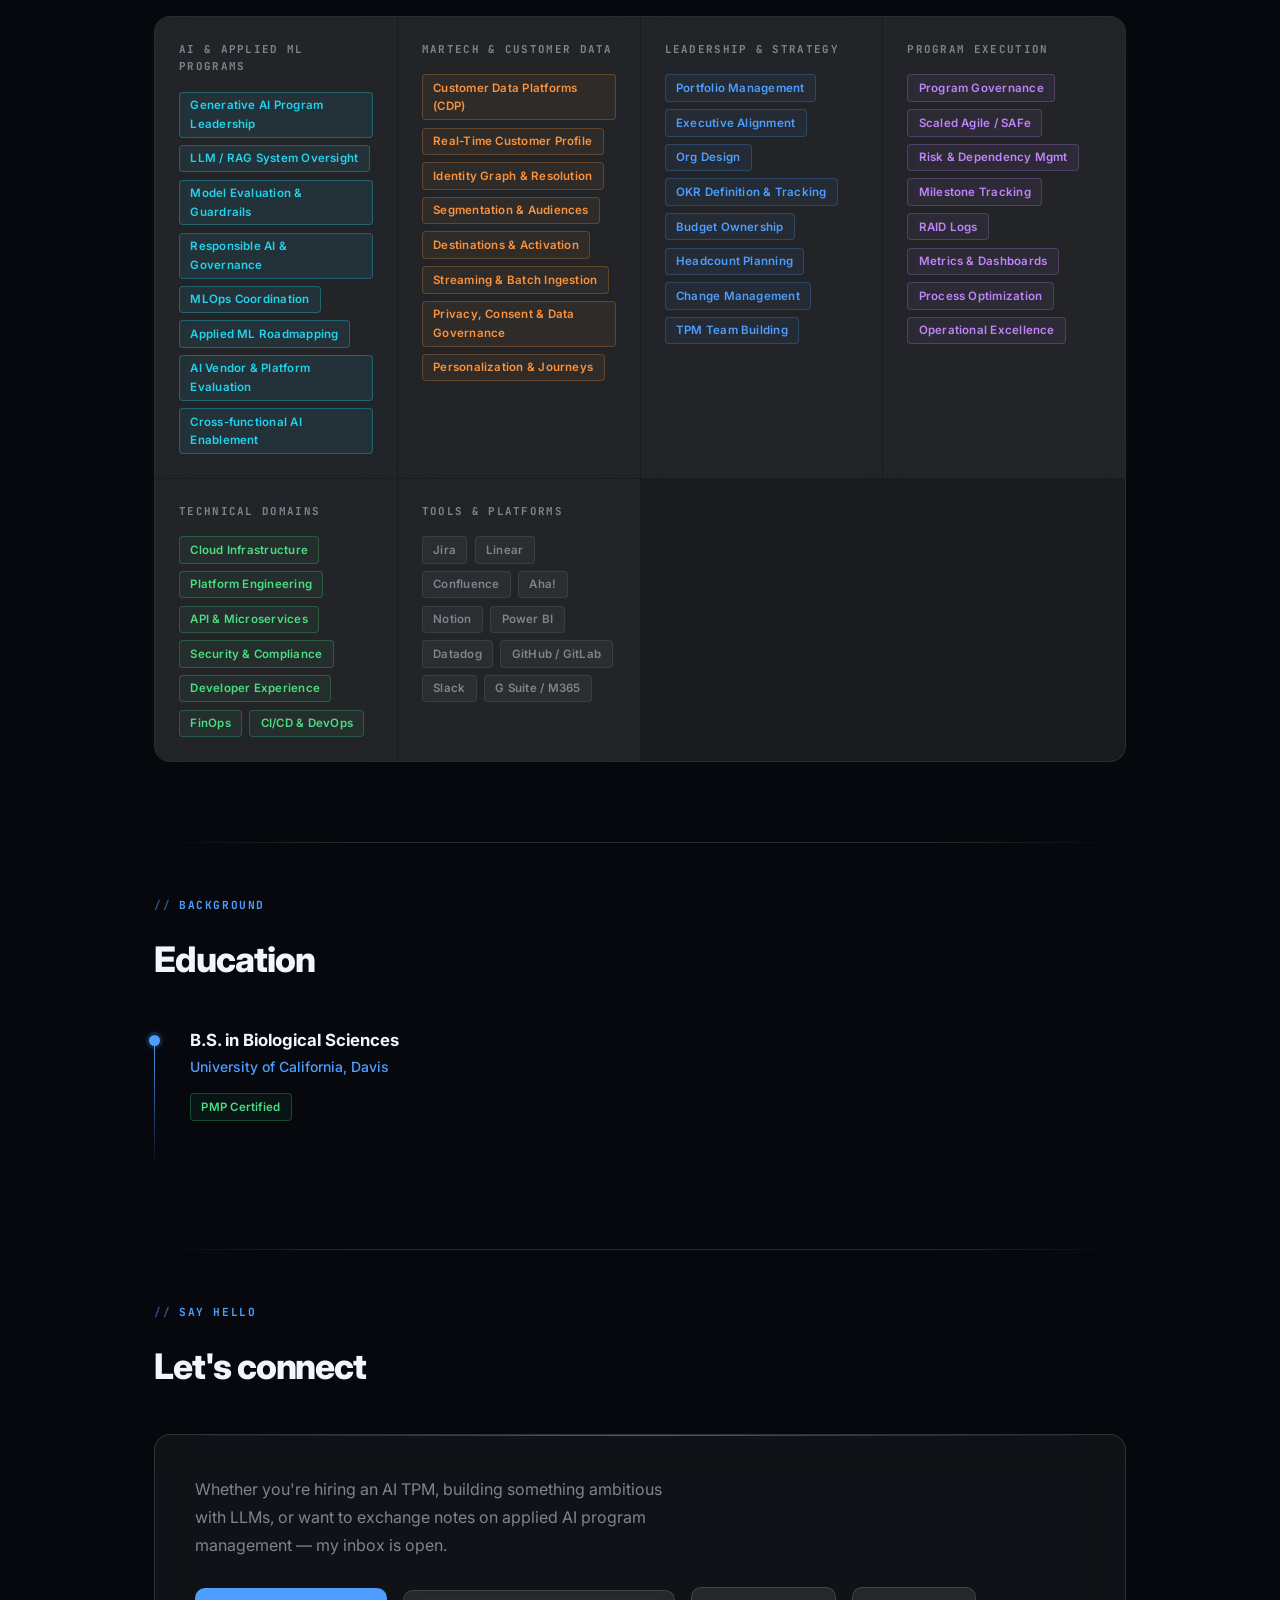
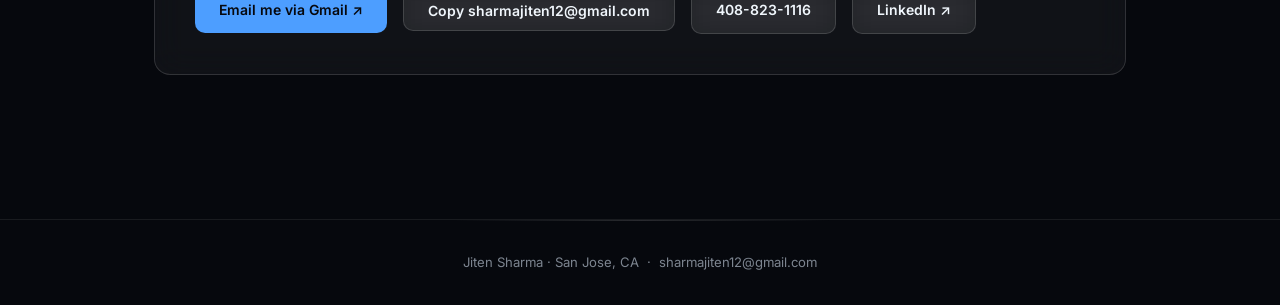
==== commit cc25037d: "Make Get in touch work without a desktop mail client Hero button now scrolls to the contact section," ====
--- a/index.html
+++ b/index.html
@@ -44,7 +44,7 @@
     <div class="hero-cta">
       <a href="#experience" class="btn btn-primary">View Experience ↓</a>
       <a href="resume.html" class="btn btn-secondary">Resume ↓</a>
-      <a href="mailto:sharmajiten12@gmail.com" class="btn btn-secondary">Get in touch</a>
+      <a href="#contact" class="btn btn-secondary">Get in touch</a>
     </div>
   </section>
 
@@ -372,7 +372,8 @@
         exchange notes on applied AI program management — my inbox is open.
       </p>
       <div style="display:flex; gap:1rem; flex-wrap:wrap; align-items:center;">
-        <a href="mailto:sharmajiten12@gmail.com" class="btn btn-primary">sharmajiten12@gmail.com</a>
+        <a href="https://mail.google.com/mail/?view=cm&amp;fs=1&amp;to=sharmajiten12@gmail.com" target="_blank" rel="noopener" class="btn btn-primary">Email me via Gmail ↗</a>
+        <button type="button" class="btn btn-secondary" id="copy-email" data-email="sharmajiten12@gmail.com">Copy sharmajiten12@gmail.com</button>
         <a href="tel:4088231116" class="btn btn-secondary">408-823-1116</a>
         <a href="https://linkedin.com" target="_blank" class="btn btn-secondary">LinkedIn ↗</a>
       </div>
@@ -385,5 +386,20 @@
   <p>Jiten Sharma · San Jose, CA &nbsp;·&nbsp; <a href="mailto:sharmajiten12@gmail.com">sharmajiten12@gmail.com</a></p>
 </footer>
 
+<script>
+  document.getElementById('copy-email').addEventListener('click', async (e) => {
+    const btn = e.currentTarget;
+    const email = btn.dataset.email;
+    try {
+      await navigator.clipboard.writeText(email);
+      btn.textContent = 'Copied ✓';
+    } catch {
+      window.location.href = 'mailto:' + email;
+      return;
+    }
+    setTimeout(() => { btn.textContent = 'Copy ' + email; }, 2000);
+  });
+</script>
+
 </body>
 </html>
